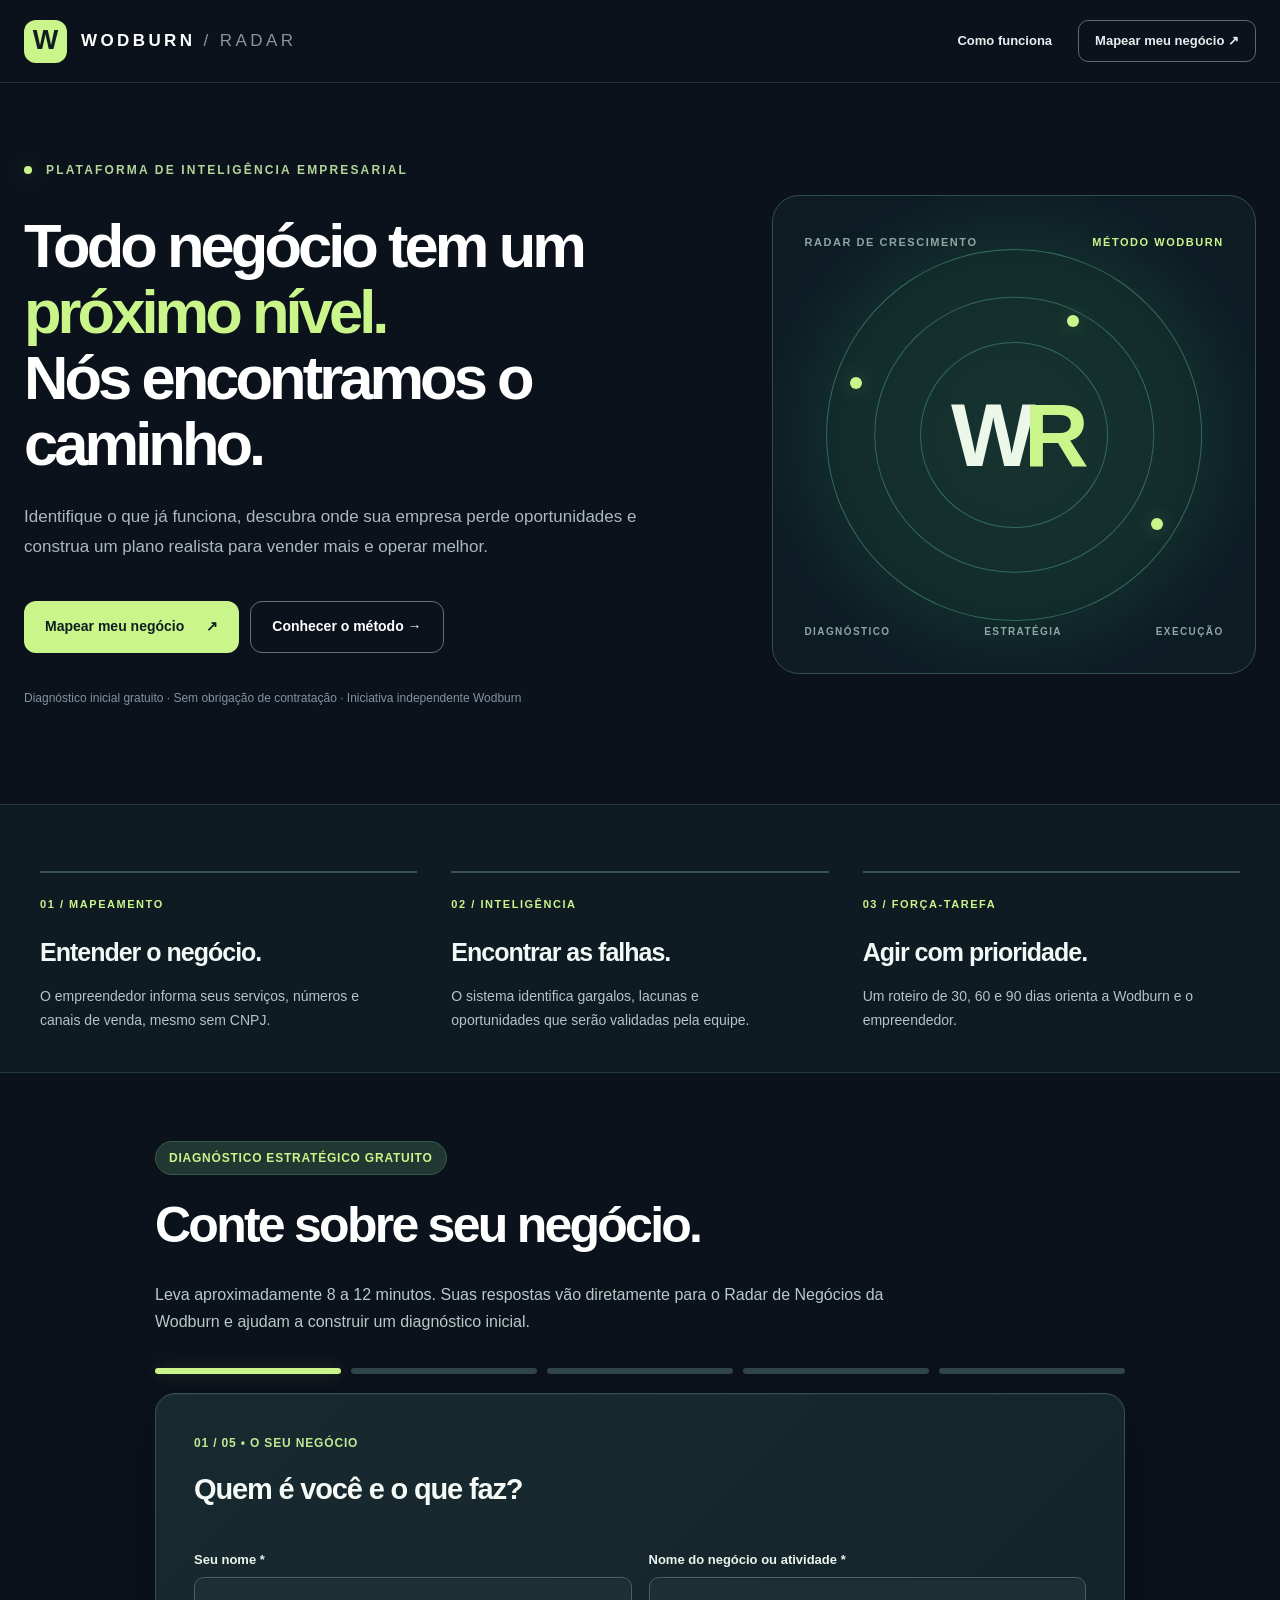
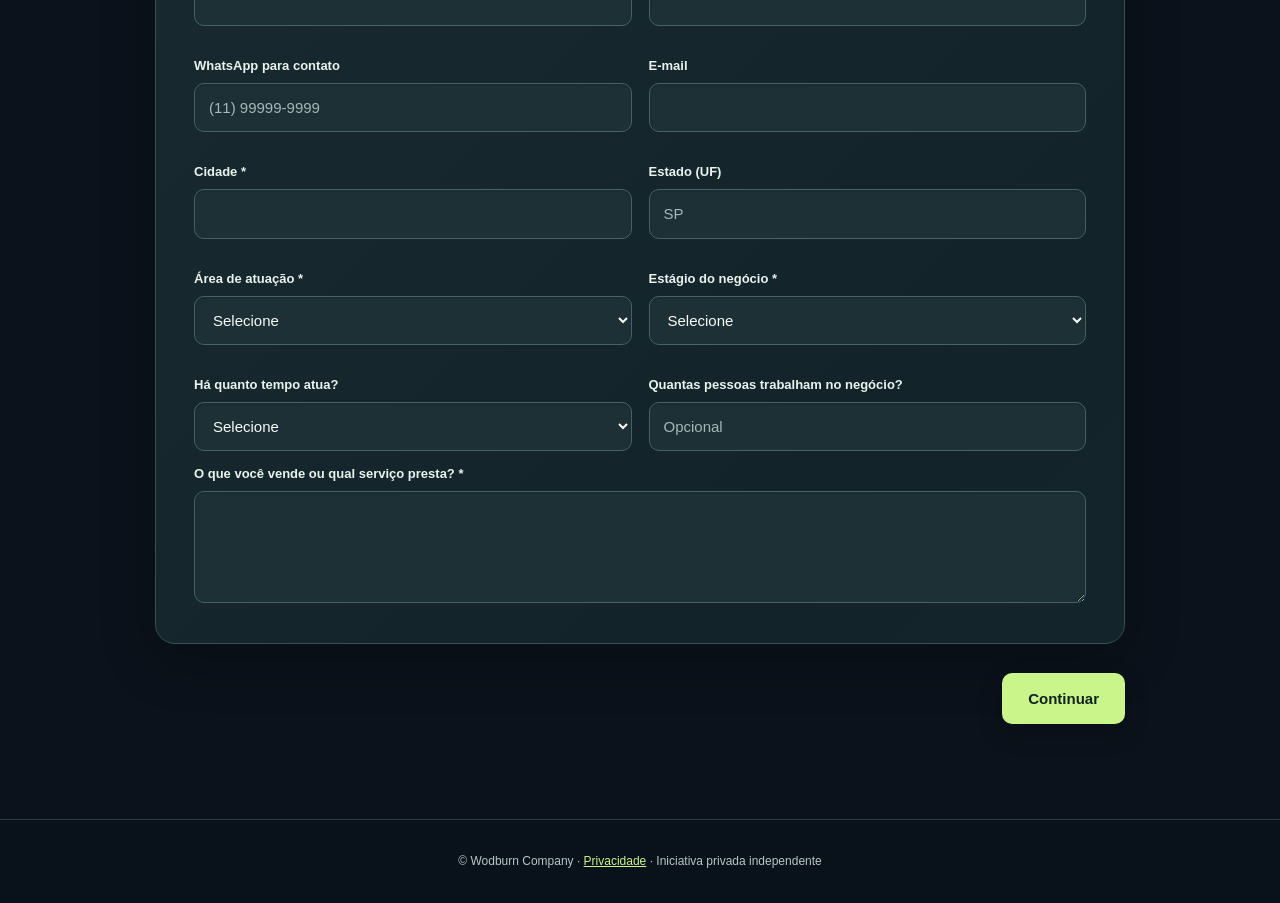
==== index.html @ 7bafb908 "feat: ampliar diagnostico com plataformas de anuncios, vendas, finanças e perguntas por setor" ====
<!doctype html><html lang="pt-BR"><head><meta charset="utf-8"><meta name="viewport" content="width=device-width,initial-scale=1"><meta name="theme-color" content="#092b28"><meta name="description" content="Diagnóstico de negócios e oportunidades de crescimento da Wodburn."><meta name="robots" content="noindex,nofollow"><title>Wodburn Radar — Diagnóstico de Negócios</title><style>*{box-sizing:border-box}body{margin:0;background:#f4f5f4;color:#0c1822;font:15px/1.55 Arial,sans-serif}header{padding:23px max(20px,calc((100vw - 1050px)/2));background:#08141b;color:#fff;display:flex;justify-content:space-between;align-items:center;gap:14px}header b{letter-spacing:3px}header small{color:#c2f484}a{color:inherit}main{max-width:1050px;margin:44px auto;padding:0 20px}.hero{max-width:720px}h1{font-size:clamp(32px,5vw,54px);letter-spacing:-2px;line-height:1.06;margin:0 0 15px}h2{font-size:24px;margin-top:8px;letter-spacing:-.7px}p{color:#596772}.hero p{font-size:18px}.panel{background:white;border:1px solid #e0e7e6;border-radius:18px;padding:25px;margin:22px 0;box-shadow:0 7px 30px #06121c08}.grid{display:grid;grid-template-columns:repeat(2,1fr);gap:17px}label{display:block;font-weight:700;margin:13px 0 5px;font-size:13px}input,select,textarea{display:block;width:100%;padding:12px;border:1px solid #cdd8dc;border-radius:10px;background:white;color:#0c1822;font:inherit;min-height:46px}textarea{min-height:90px;resize:vertical}.checks{display:grid;grid-template-columns:repeat(2,1fr);gap:8px}.checks label,.consent label{display:flex;align-items:flex-start;gap:8px;margin:8px 0;font-weight:400}.checks input,.consent input{width:auto;min-height:0;margin:5px 0}.cap{display:grid;grid-template-columns:1fr auto;align-items:center;gap:12px;padding:7px 0;border-bottom:1px solid #e9eeee}.cap select{width:165px}.subtle{font-size:12px;color:#77828a}.btn{border:0;background:#c9f58b;color:#071417;border-radius:10px;padding:14px 22px;font-weight:800;cursor:pointer;font:inherit}.btn.dark{background:#0d2430;color:#fff}.btn:disabled{opacity:.55;cursor:not-allowed}.row{display:flex;justify-content:space-between;gap:16px;align-items:center}.steps{display:flex;gap:7px;margin:22px 0}.steps span{height:5px;background:#d6dedc;flex:1;border-radius:12px}.steps .on{background:#6baf36}.hide{display:none}.alert{padding:12px 16px;background:#faebde;border-radius:10px;margin-top:15px}.ok{background:#e2f5cf}.pill{display:inline-block;background:#e4ebeb;border-radius:40px;padding:3px 10px;font-size:12px}.metrics{display:grid;grid-template-columns:repeat(4,1fr);gap:12px}.metric{border:1px solid #e3e9e7;border-radius:12px;padding:16px;background:#fff}.metric strong{display:block;font-size:28px}table{width:100%;border-collapse:collapse}th,td{padding:12px 8px;border-bottom:1px solid #e3e9e7;text-align:left;font-size:13px}tr{cursor:pointer}th{color:#65717b}footer{text-align:center;color:#77828a;padding:30px 12px;font-size:12px}@media(max-width:700px){.grid,.checks,.metrics{grid-template-columns:1fr}.cap{grid-template-columns:1fr}.cap select{width:100%}header{padding:17px 20px}.panel{padding:18px}}
/* AgencyWB refinement */
body{background:#f1f5f3;color:#09211d;font-family:Inter,-apple-system,BlinkMacSystemFont,"Segoe UI",Arial,sans-serif}header{background:#092b28}header b{letter-spacing:.19em}.panel{box-shadow:0 12px 36px rgba(9,42,29,.045);border-color:#dbe8e1}input:focus,textarea:focus,select:focus{outline:2px solid #84b766;outline-offset:1px}.btn{background:#bfea8a;font-weight:800}.btn.dark{background:#103c34}.btn:hover{filter:brightness(.95)}.hero p{color:#566b62}@media(max-width:700px){header{padding:19px 18px}main{margin-top:25px}.hero p{font-size:16px}.panel{padding:20px}h1{letter-spacing:-1.5px}}

/* Public-facing premium Wodburn Radar landing */
html{scroll-behavior:smooth}body{background:#f4f6f5}.wb-header{max-width:none;min-height:83px;background:#0b121b;display:flex;align-items:center;justify-content:space-between;padding:15px max(24px,calc((100vw - 1250px)/2));border-bottom:1px solid #253035;gap:20px}.wb-brand{display:flex;align-items:center;gap:14px;color:white;text-decoration:none;font-size:17px;letter-spacing:.2em;font-weight:800;white-space:nowrap}.wb-logo{background:#c9f58b;color:#111d22;border-radius:12px;width:43px;height:43px;display:grid;place-items:center;font-size:27px;letter-spacing:0}.wb-brand-slash{color:#89939b;font-weight:400}.wb-nav{display:flex;align-items:center;gap:26px}.wb-nav a{color:#e8eeee;text-decoration:none;font-size:13px;font-weight:650}.wb-nav .wb-nav-cta{padding:10px 16px;border:1px solid #5e6971;border-radius:10px}.wb-hero{background:#0b121b;color:white;overflow:hidden}.wb-hero-inner{width:min(1250px,calc(100% - 48px));margin:auto;display:grid;grid-template-columns:1.18fr .82fr;align-items:center;gap:52px;padding:78px 0 96px}.wb-kicker{color:#b3d59b;font-size:12px;letter-spacing:.18em;font-weight:800;display:flex;align-items:center;gap:14px}.wb-dot{width:8px;height:8px;border-radius:100%;background:#c9f58b;box-shadow:0 0 18px #c9f58b55}.wb-hero-copy h1{color:#fff;font-size:clamp(43px,4.8vw,76px);letter-spacing:-.064em;line-height:1.075;font-weight:790;max-width:760px;margin:33px 0 25px}.wb-hero-copy h1 em{color:#c9f58b;font-style:normal}.wb-hero-copy p{color:#adb8bd;line-height:1.8;font-size:17px;max-width:650px}.wb-actions{display:flex;flex-wrap:wrap;gap:11px;margin:38px 0 32px}.wb-actions a{min-height:52px;padding:13px 21px;border-radius:12px;text-decoration:none;font-size:14px;font-weight:750;display:inline-flex;align-items:center;justify-content:space-between;gap:22px;transition:transform .15s}.wb-actions a:hover{transform:translateY(-2px)}.wb-primary{background:#c9f58b;color:#0e1e20}.wb-outline{border:1px solid #607179;color:white}.wb-hero-copy>small{font-size:12px;color:#80939e;line-height:1.7}.wb-radar-wrap{min-width:0}.wb-radar{position:relative;aspect-ratio:1.01;border:1px solid #31504b;border-radius:27px;background:radial-gradient(circle at center,#17332f 0%,#122d2c 50%,#0d1c24 75%,#101b22 100%);overflow:hidden}.wb-radar-top,.wb-radar-bottom{position:absolute;display:flex;align-items:center;justify-content:space-between;left:6.5%;right:6.5%;color:#8da7a5;font-size:11px;letter-spacing:.14em;font-weight:800;z-index:3}.wb-radar-top{top:8%}.wb-radar-top span:last-child{color:#c9f58b}.wb-radar-bottom{bottom:7%;gap:7px;font-size:10px}.wb-ring{position:absolute;border-radius:50%;border:1px solid #33695b;top:50%;left:50%;transform:translate(-50%,-50%)}.wb-ring-a{width:78%;height:78%}.wb-ring-b{width:58%;height:58%}.wb-ring-c{width:39%;height:39%}.wb-radar-center{position:absolute;top:50%;left:50%;transform:translate(-50%,-50%);font-size:clamp(60px,7vw,115px);font-weight:850;letter-spacing:-.13em;color:#ebf8e9}.wb-radar-center span{color:#c9f58b}.wb-point{width:12px;height:12px;border-radius:50%;background:#c9f58b;box-shadow:0 0 20px #aef57b44;position:absolute;z-index:2}.wb-point-a{left:16%;top:38%}.wb-point-b{left:61%;top:25%}.wb-point-c{right:19%;bottom:30%}.wb-steps{background:#f4f6f5}.wb-steps-inner{width:min(1200px,calc(100% - 48px));margin:auto;display:grid;grid-template-columns:repeat(3,minmax(0,1fr));gap:34px;padding:66px 0 25px}.wb-steps article{padding-top:18px;border-top:2px solid #cfd9d7}.wb-steps article small{letter-spacing:.14em;font-size:11px;color:#687982;font-weight:800}.wb-steps article h3{font-size:25px;letter-spacing:-.04em;margin:18px 0 12px;color:#10202a}.wb-steps article p{font-size:14px;line-height:1.7;max-width:340px}main#formulario{width:min(100%,1010px);max-width:1010px;margin:45px auto 0;padding:0 20px 50px;scroll-margin-top:20px}.wb-form-heading{max-width:840px}.wb-form-heading h2{font-size:clamp(32px,4.2vw,50px);letter-spacing:-.055em;margin:12px 0 15px}.wb-form-heading p{font-size:16px;line-height:1.7}.panel{border-color:#dae4df;box-shadow:0 10px 30px #18342a09}.btn{background:#c9f58b}.btn.dark{background:#102b2d}.btn:hover{filter:brightness(.97)}footer{background:#0b121b;color:#9ba7af;padding:32px 24px;text-align:center}footer a{color:#b5d2ad}a:focus-visible,button:focus-visible,input:focus-visible,select:focus-visible,textarea:focus-visible{outline:3px solid #66a846;outline-offset:3px}@media(max-width:1000px){.wb-hero-inner{grid-template-columns:1fr;padding:56px 0 75px;gap:50px}.wb-radar-wrap{max-width:570px}.wb-hero-copy h1{font-size:clamp(42px,7vw,70px)}.wb-steps-inner{gap:18px}.wb-steps article h3{font-size:22px}}@media(max-width:700px){.wb-header{min-height:72px;padding:12px 18px}.wb-brand{font-size:13px;letter-spacing:.15em}.wb-logo{width:36px;height:36px;font-size:24px}.wb-nav{gap:0}.wb-nav>a:first-child{display:none}.wb-nav .wb-nav-cta{font-size:11px;padding:9px 10px;white-space:nowrap}.wb-hero-inner{width:calc(100% - 40px);padding:60px 0 58px}.wb-kicker{font-size:10px;letter-spacing:.12em}.wb-hero-copy h1{font-size:clamp(39px,9.2vw,58px);line-height:1.08;letter-spacing:-.055em;margin:26px 0}.wb-hero-copy p{font-size:15px;line-height:1.65}.wb-actions{margin:30px 0}.wb-actions a{width:100%;font-size:14px}.wb-radar-wrap{max-width:100%}.wb-radar-top,.wb-radar-bottom{font-size:9px}.wb-radar-center{font-size:clamp(75px,20vw,120px)}.wb-steps-inner{grid-template-columns:1fr;gap:22px;padding:48px 0 10px}.wb-steps article{padding-top:16px}.wb-steps article h3{font-size:24px;margin:14px 0 8px}.wb-steps article p{font-size:14px}main#formulario{margin:30px auto 0;padding:0 13px 34px}.wb-form-heading{padding:0 6px}.wb-form-heading h2{font-size:36px}.wb-form-heading p{font-size:15px}.grid{grid-template-columns:1fr}.checks{grid-template-columns:1fr}.panel{padding:18px}.wb-brand-slash{letter-spacing:.05em}}

/* WODBURN RADAR — formulário premium dark / contraste elevado (v2) */
:root{color-scheme:dark;--wr-bg:#0b121b;--wr-panel:#15242b;--wr-control:#1c3035;--wr-line:#345057;--wr-accent:#c9f58b;--wr-text:#f5faf7;--wr-muted:#b3c5c6}
body{background:var(--wr-bg);color:var(--wr-text)}
.wb-steps{background:#0f1b23;border-top:1px solid #233b3f;border-bottom:1px solid #233b3f}
.wb-steps article{border-top-color:#36534c}
.wb-steps article small{color:#c9f58b}
.wb-steps article h3{color:#f2f8f5}
.wb-steps article p{color:#b4c4c6}
main#formulario{background:transparent;padding-top:23px;padding-bottom:95px}
main#formulario .wb-form-heading{max-width:780px}
main#formulario .wb-form-heading h2{color:#fff;font-weight:790}
main#formulario .wb-form-heading p{color:#b9c9c7}
main#formulario .pill{background:#203831;color:#c9f58b;border:1px solid #385b47;letter-spacing:.065em;padding:7px 13px;font-weight:750}
main#formulario #f>.steps{margin:33px 0 19px;gap:10px}
main#formulario .steps span{height:6px;background:#304448;border-radius:40px;transition:background-color .2s}
main#formulario .steps span.on{background:var(--wr-accent);box-shadow:0 0 18px #c9f58b33}
main#formulario .panel{background:linear-gradient(135deg,#182a30 0%,#13232a 74%,#14242b 100%);color:var(--wr-text);border:1px solid #355057;border-radius:20px;padding:36px 38px 40px;box-shadow:0 15px 55px #0000003d,inset 0 1px 0 #ffffff0a;margin:0 0 19px}
main#formulario .panel>small{color:#bde994;display:inline-block;font-size:12px;letter-spacing:.07em;font-weight:750}
main#formulario .panel h2{color:#f5faf6;font-size:clamp(23px,3vw,29px);letter-spacing:-.04em;margin:13px 0 25px;font-weight:775}
main#formulario .panel p,main#formulario .panel .subtle{color:#b6c8c6;line-height:1.7}
main#formulario .panel label{color:#e9f3ed;font-size:13px;font-weight:690;margin:13px 0 7px}
main#formulario input:not([type=checkbox]),main#formulario select,main#formulario textarea{background:var(--wr-control);color:#f7fbf9;border:1px solid #496168;border-radius:10px;min-height:49px;padding:12px 14px;box-shadow:inset 0 1px 2px #0712142c}
main#formulario textarea{min-height:112px}
main#formulario input::placeholder,main#formulario textarea::placeholder{color:#a3b8ba;opacity:1}
main#formulario input:focus,main#formulario select:focus,main#formulario textarea:focus{outline:none;border-color:#c9f58b;box-shadow:0 0 0 3px #c9f58b26}
main#formulario input[type=checkbox]{accent-color:#c9f58b;background:#24393e;width:17px;height:17px;margin:3px 0 0;flex-shrink:0}
main#formulario select option{background:#1c3035;color:#fff}
main#formulario .cap{border-bottom:1px solid #344b52;padding:12px 0;gap:15px;color:#eaf3ef}
main#formulario .cap span{color:#eaf3ef;font-weight:600}
main#formulario .cap select{max-width:245px;width:100%}
main#formulario .checks{gap:10px;margin-top:15px}
main#formulario .checks label{background:#1d3339;padding:11px 13px;border:1px solid #3e5558;border-radius:11px;display:flex;align-items:center;margin:0;color:#e9f1ef;cursor:pointer;font-weight:550}
main#formulario .checks label:has(input:checked){border-color:#a9e581;background:#274634}
main#formulario .consent{border-top:1px solid #345057;padding-top:16px;margin-top:18px}
main#formulario .consent label{font-weight:520;color:#d2dfdc}
main#formulario .consent a{color:#c9f58b;text-decoration:underline;text-underline-offset:3px}
main#formulario .row{padding-top:10px}
main#formulario .btn{min-height:51px;padding:13px 26px;font-weight:800;box-shadow:0 8px 26px #060c1033}
main#formulario .btn:not(.dark){background:#c9f58b;color:#10221e}
main#formulario .btn.dark{background:#23383d;color:#f3faf6;border:1px solid #5d7374}
main#formulario .btn:focus-visible{outline:3px solid #c9f58b;outline-offset:3px}
main#formulario .alert{background:#402f27;color:#ffe7cf;border:1px solid #d29a70;border-radius:12px}
main#formulario .ok{background:#22442f;color:#e7fae8;border:1px solid #4b8b5a}
footer{border-top:1px solid #2b3e43;background:#09121a;color:#b6c5c8}
footer a{color:#c9f58b}
@media(max-width:700px){
 main#formulario{padding-top:10px;padding-bottom:64px}
 main#formulario .panel{padding:23px 19px 29px;border-radius:17px}
 main#formulario .panel h2{margin-bottom:18px;font-size:24px}
 main#formulario .grid{gap:8px}
 main#formulario .cap{grid-template-columns:1fr;gap:8px}
 main#formulario .cap select{max-width:none}
 main#formulario .checks{grid-template-columns:1fr 1fr;gap:9px}
 main#formulario .checks label{padding:10px;font-size:12px}
 main#formulario .row{gap:10px}
 main#formulario .btn{padding:12px 17px}
}
@media(max-width:385px){
 main#formulario .checks{grid-template-columns:1fr}
 main#formulario .row .btn{padding:12px;font-size:13px}
}

.wb-enhanced{border:1px solid #38555a;border-radius:15px;background:#12242aa8;padding:22px;margin:25px 0 7px}.wb-enhanced h3{font-size:19px;color:#c9f58b;margin:0 0 13px}.wb-enhanced label{margin:14px 0 6px}.wb-enhanced .checks{margin:14px 0}.wb-enhanced .checks label{margin:0}.wb-niche{border-top:1px solid #38555a;margin:20px 0 0;padding-top:16px}#formulario .wb-enhanced select{max-width:100%;width:100%}@media(max-width:700px){.wb-enhanced{padding:16px 13px}.wb-enhanced h3{font-size:17px}.wb-enhanced .checks{grid-template-columns:1fr}}
</style></head><body><header class="wb-header"><a href="./" class="wb-brand"><span class="wb-logo">W</span><span>WODBURN <span class="wb-brand-slash">/ RADAR</span></span></a><nav class="wb-nav"><a href="#metodo">Como funciona</a><a href="#formulario" class="wb-nav-cta">Mapear meu negócio ↗</a></nav></header><section class="wb-hero"><div class="wb-hero-inner"><div class="wb-hero-copy"><div class="wb-kicker"><span class="wb-dot"></span> PLATAFORMA DE INTELIGÊNCIA EMPRESARIAL</div><h1>Todo negócio tem um <em>próximo nível.</em><br>Nós encontramos o caminho.</h1><p>Identifique o que já funciona, descubra onde sua empresa perde oportunidades e construa um plano realista para vender mais e operar melhor.</p><div class="wb-actions"><a class="wb-primary" href="#formulario">Mapear meu negócio <span aria-hidden="true">↗</span></a><a class="wb-outline" href="#metodo">Conhecer o método →</a></div><small>Diagnóstico inicial gratuito · Sem obrigação de contratação · Iniciativa independente Wodburn</small></div><div class="wb-radar-wrap"><div class="wb-radar"><div class="wb-radar-top"><span>RADAR DE CRESCIMENTO</span><span>MÉTODO WODBURN</span></div><div class="wb-ring wb-ring-a"></div><div class="wb-ring wb-ring-b"></div><div class="wb-ring wb-ring-c"></div><div class="wb-point wb-point-a"></div><div class="wb-point wb-point-b"></div><div class="wb-point wb-point-c"></div><div class="wb-radar-center">W<span>R</span></div><div class="wb-radar-bottom">DIAGNÓSTICO <span>ESTRATÉGIA</span> EXECUÇÃO</div></div></div></div></section><section class="wb-steps" id="metodo"><div class="wb-steps-inner"><article><small>01 / MAPEAMENTO</small><h3>Entender o negócio.</h3><p>O empreendedor informa seus serviços, números e canais de venda, mesmo sem CNPJ.</p></article><article><small>02 / INTELIGÊNCIA</small><h3>Encontrar as falhas.</h3><p>O sistema identifica gargalos, lacunas e oportunidades que serão validadas pela equipe.</p></article><article><small>03 / FORÇA-TAREFA</small><h3>Agir com prioridade.</h3><p>Um roteiro de 30, 60 e 90 dias orienta a Wodburn e o empreendedor.</p></article></div></section><main id="formulario"><div class="hero wb-form-heading"><span class="pill">DIAGNÓSTICO ESTRATÉGICO GRATUITO</span><h2>Conte sobre seu negócio.</h2><p>Leva aproximadamente 8 a 12 minutos. Suas respostas vão diretamente para o Radar de Negócios da Wodburn e ajudam a construir um diagnóstico inicial.</p></div><form id="f"><div class="steps" id="steps"><span class="on"></span><span></span><span></span><span></span><span></span></div>
<section class="panel" data-step="0"><small>01 / 05 • O SEU NEGÓCIO</small><h2>Quem é você e o que faz?</h2><div class="grid"><div><label>Seu nome *</label><input name="contact_name" required maxlength="120"></div><div><label>Nome do negócio ou atividade *</label><input name="company" required maxlength="160"></div><div><label>WhatsApp para contato</label><input name="phone" type="tel" maxlength="36" placeholder="(11) 99999-9999"></div><div><label>E-mail</label><input name="email" type="email" maxlength="160"></div><div><label>Cidade *</label><input name="city" required maxlength="100"></div><div><label>Estado (UF)</label><input name="state" maxlength="2" placeholder="SP"></div><div><label>Área de atuação *</label><select name="segment" required><option value="">Selecione</option><option>Alimentação</option><option>Beleza e estética</option><option>Construção e manutenção</option><option>Comércio</option><option>Saúde e bem-estar</option><option>Educação</option><option>Serviços profissionais</option><option>Tecnologia</option><option>Turismo e eventos</option><option>Outros</option></select></div><div><label>Estágio do negócio *</label><select name="stage" required><option value="">Selecione</option><option>Ideia / começando</option><option>Já vendo, mas irregularmente</option><option>Operação estável</option><option>Em expansão</option></select></div><div><label>Há quanto tempo atua?</label><select name="years_active"><option value="">Selecione</option><option>Menos de 1 ano</option><option>1 a 3 anos</option><option>3 a 5 anos</option><option>Mais de 5 anos</option></select></div><div><label>Quantas pessoas trabalham no negócio?</label><input name="team_size" type="number" min="1" placeholder="Opcional"></div></div><label>O que você vende ou qual serviço presta? *</label><textarea name="offering" required minlength="6" maxlength="1500"></textarea></section>
<section class="panel hide" data-step="1"><small>02 / 05 • MARKETING E ANÚNCIOS</small><h2>Como seu negócio é divulgado?</h2><p>Marque os canais que já utiliza.</p><div class="checks"><label><input type="checkbox" name="channel" value="Indicação">Indicação</label><label><input type="checkbox" name="channel" value="Instagram">Instagram</label><label><input type="checkbox" name="channel" value="WhatsApp">WhatsApp</label><label><input type="checkbox" name="channel" value="Google">Google</label><label><input type="checkbox" name="channel" value="Site">Site</label><label><input type="checkbox" name="channel" value="Anúncios">Anúncios</label><label><input type="checkbox" name="channel" value="Marketplace">Marketplace</label><label><input type="checkbox" name="channel" value="Presencial">Presencial</label><label><input type="checkbox" name="channel" value="Outros">Outros</label></div><div class="grid"><div><label>Clientes atendidos por mês</label><input name="monthly_clients" type="number" min="0" placeholder="Opcional"></div><div><label>Valor médio de venda (R$)</label><input name="ticket_average" type="number" min="0" step="0.01" placeholder="Opcional"></div><div><label>Faturamento médio mensal (R$)</label><input name="monthly_revenue" type="number" min="0" step="0.01" placeholder="Opcional"></div><div><label>Custos e despesas mensais (R$)</label><input name="monthly_costs" type="number" min="0" step="0.01" placeholder="Opcional"></div></div><p class="subtle">Os valores financeiros são opcionais e confidenciais. Só serão usados para uma análise preliminar; faturamento não é lucro.</p><div class="wb-enhanced"><h3>Onde você investe em divulgação?</h3>
<label>Você já pagou para anunciar ou impulsionar publicações?</label><select name="ads_mode" id="ads_mode"><option value="nao">Não, nunca</option><option value="impulsionar">Sim, pelo botão Impulsionar</option><option value="gerenciador">Sim, em plataformas de anúncios</option><option value="agencia">Sim, com agência ou gestor</option><option value="parei">Já anunciei, mas parei</option></select>
<div id="ads_details" class="hide"><label>Quais plataformas utiliza ou já utilizou?</label><div class="checks"><label><input type="checkbox" name="ads_platform" value="Instagram Ads">Instagram Ads</label><label><input type="checkbox" name="ads_platform" value="Facebook Ads">Facebook Ads</label><label><input type="checkbox" name="ads_platform" value="Google Ads">Google Ads</label><label><input type="checkbox" name="ads_platform" value="TikTok Ads">TikTok Ads</label><label><input type="checkbox" name="ads_platform" value="YouTube Ads">YouTube Ads</label><label><input type="checkbox" name="ads_platform" value="LinkedIn Ads">LinkedIn Ads</label><label><input type="checkbox" name="ads_platform" value="Mercado Livre Ads">Mercado Livre Ads</label><label><input type="checkbox" name="ads_platform" value="Shopee Ads">Shopee Ads</label><label><input type="checkbox" name="ads_platform" value="iFood Ads">iFood Ads</label><label><input type="checkbox" name="ads_platform" value="Outros">Outros</label></div><div class="grid"><div><label>Quanto investe por mês em anúncios? (R$)</label><input type="number" min="0" step="0.01" name="ads_spend" placeholder="Opcional"></div><div><label>Você mede quantas vendas vêm dos anúncios?</label><select name="ads_tracking"><option value="">Não sei informar</option><option value="sim">Sim</option><option value="parcial">Parcialmente</option><option value="nao">Não</option></select></div></div><label>Qual dificuldade encontra nos anúncios?</label><select name="ads_issue"><option value="">Selecione (opcional)</option><option value="custo">Custo elevado</option><option value="resultados">Poucos contatos</option><option value="conversao">Poucas vendas</option><option value="mensuracao">Não sei medir o retorno</option><option value="tempo">Falta de tempo ou conhecimento</option><option value="nenhum">Nenhuma no momento</option></select></div></div></section>
<section class="panel hide" data-step="2"><small>03 / 05 • VENDAS E ATENDIMENTO</small><h2>Como acontece a venda?</h2><p>Se não conhece algum número, pode deixar em branco. Isso nos ajuda a identificar onde melhorar a gestão.</p>
<div class="grid">
<div><label>Quantos interessados entram em contato por mês?</label><input name="monthly_leads" type="number" min="0" placeholder="Opcional"></div><div><label>Quantos desses contatos compram por mês?</label><input name="monthly_sales" type="number" min="0" placeholder="Opcional"></div>
<div><label>Quanto tempo demora para responder um cliente?</label><select name="response_time"><option value="">Não sei informar</option><option value="ate15">Até 15 minutos</option><option value="ate1h">Até 1 hora</option><option value="mesmodia">No mesmo dia</option><option value="diaseguinte">No dia seguinte ou mais</option><option value="variavel">Muito variável</option></select></div>
<div><label>Você retorna aos orçamentos que não foram aprovados?</label><select name="follow_up"><option value="">Não sei informar</option><option value="sempre">Sim, sempre</option><option value="asvezes">Às vezes</option><option value="nunca">Não</option><option value="naoaplica">Não utilizo orçamentos</option></select></div>
<div><label>Seus clientes costumam comprar novamente?</label><select name="repeat_customers"><option value="">Não sei informar</option><option value="frequente">Frequentemente</option><option value="asvezes">Às vezes</option><option value="raramente">Raramente</option><option value="naoaplica">Não se aplica</option></select></div>
<div><label>Como registra propostas e contatos?</label><select name="sales_system"><option value="">Selecione</option><option value="crm">Sistema ou CRM</option><option value="planilha">Planilha</option><option value="whatsapp">Somente WhatsApp</option><option value="caderno">Anotações</option><option value="memoria">Não tenho controle</option></select></div></div>
<label>Maior dificuldade para fechar vendas</label><textarea name="sales_challenge" maxlength="1000" placeholder="Ex.: pedem orçamento, mas não retornam..."></textarea></section>
<section class="panel hide" data-step="3"><small>04 / 05 • GESTÃO E ESTRUTURA</small><h2>O que você já tem funcionando?</h2><p>Marque a situação real de cada área.</p><div class="cap"><span>Google Meu Negócio</span><select name="cap_google" required><option value="">Selecione</option><option value="funciona">Já funciona</option><option value="parcial">Existe, mas precisa melhorar</option><option value="ausente">Ainda não tem</option></select></div><div class="cap"><span>WhatsApp Business</span><select name="cap_whatsapp" required><option value="">Selecione</option><option value="funciona">Já funciona</option><option value="parcial">Existe, mas precisa melhorar</option><option value="ausente">Ainda não tem</option></select></div><div class="cap"><span>Redes sociais</span><select name="cap_social" required><option value="">Selecione</option><option value="funciona">Já funciona</option><option value="parcial">Existe, mas precisa melhorar</option><option value="ausente">Ainda não tem</option></select></div><div class="cap"><span>Site ou landing page</span><select name="cap_site" required><option value="">Selecione</option><option value="funciona">Já funciona</option><option value="parcial">Existe, mas precisa melhorar</option><option value="ausente">Ainda não tem</option></select></div><div class="cap"><span>Funil comercial</span><select name="cap_crm" required><option value="">Selecione</option><option value="funciona">Já funciona</option><option value="parcial">Existe, mas precisa melhorar</option><option value="ausente">Ainda não tem</option></select></div><div class="cap"><span>Indicadores de negócio</span><select name="cap_metrics" required><option value="">Selecione</option><option value="funciona">Já funciona</option><option value="parcial">Existe, mas precisa melhorar</option><option value="ausente">Ainda não tem</option></select></div><div class="cap"><span>Fidelização</span><select name="cap_retention" required><option value="">Selecione</option><option value="funciona">Já funciona</option><option value="parcial">Existe, mas precisa melhorar</option><option value="ausente">Ainda não tem</option></select></div><div class="cap"><span>Operação</span><select name="cap_operations" required><option value="">Selecione</option><option value="funciona">Já funciona</option><option value="parcial">Existe, mas precisa melhorar</option><option value="ausente">Ainda não tem</option></select></div><div class="wb-enhanced"><h3>Financeiro e capacidade operacional</h3><div class="grid">
<div><label>Você conhece a margem de lucro de seus serviços?</label><select name="margin_known"><option value="">Não sei informar</option><option value="sim">Sim</option><option value="aprox">Aproximadamente</option><option value="nao">Não</option></select></div>
<div><label>Como determina os preços?</label><select name="pricing_basis"><option value="">Selecione</option><option value="custos">Custos e margem</option><option value="concorrentes">Concorrência</option><option value="intuicao">Experiência e intuição</option><option value="tabela">Tabela de mercado</option><option value="misto">Critérios combinados</option></select></div>
<div><label>Se recebesse o dobro de pedidos, conseguiria atender?</label><select name="capacity"><option value="">Não sei informar</option><option value="sim">Sim</option><option value="ajustes">Com ajustes</option><option value="nao">Não</option></select></div>
<div><label>Maior dificuldade da operação</label><select name="operations_issue"><option value="">Selecione</option><option value="equipe">Equipe</option><option value="prazo">Prazos e atrasos</option><option value="estoque">Estoque e materiais</option><option value="qualidade">Padronização e qualidade</option><option value="processos">Processos desorganizados</option><option value="nenhuma">Nenhuma relevante</option></select></div></div></div></section>
<section class="panel hide" data-step="4"><small>05 / 05 • DESAFIOS E METAS</small><h2>O que está travando seu crescimento?</h2><div class="wb-enhanced"><h3>Seu mercado e seu cliente</h3>
<label>Quem é seu cliente ideal?</label><textarea name="ideal_customer" maxlength="700" placeholder="Ex.: moradores próximos, empresas, profissionais..."></textarea>
<label>Quem considera seu principal concorrente?</label><input name="main_competitor" maxlength="180" placeholder="Opcional">
<div class="wb-niche"><h3>Sobre seu segmento</h3><div class="grid"><div><label id="label_niche_a">Seu principal desafio no nicho</label><select name="niche_a" id="niche_a"></select></div><div><label id="label_niche_b">Como trabalha atualmente?</label><select name="niche_b" id="niche_b"></select></div></div></div>
<label>Você tem interesse em conhecer um plano de melhorias da Wodburn?</label><select name="interest"><option value="diagnostico">Quero somente o diagnóstico</option><option value="conhecer">Sim, gostaria de conhecer soluções</option><option value="orcamento">Sim, tenho interesse em orçamento</option><option value="depois">Talvez mais adiante</option></select></div><label>O que está funcionando bem hoje?</label><textarea name="works" maxlength="1500" placeholder="Ex.: meus clientes voltam e indicam"></textarea><label>O que não funciona ou está trazendo problemas?</label><textarea name="fails" maxlength="1500" placeholder="Ex.: pouco movimento, propostas sem retorno"></textarea><label>Qual é seu maior gargalo?</label><textarea name="bottleneck" maxlength="1500"></textarea><label>Qual resultado você quer alcançar nos próximos 90 dias? *</label><textarea name="goal" required minlength="4" maxlength="1500"></textarea><label>Em que a Wodburn poderia ajudar?</label><textarea name="services_of_interest" maxlength="1200" placeholder="Opcional. Conte o que gostaria de melhorar."></textarea><div class="consent"><label><input type="checkbox" name="privacy_ok" required> <span>Autorizo a Wodburn a tratar meus dados para realizar este diagnóstico, organizar as informações do meu negócio e administrar meu pedido. Entendo que posso solicitar acesso, correção ou exclusão pela <a href="./privacidade.html" target="_blank" rel="noopener noreferrer">Política de Privacidade</a>. *</span></label><label><input type="checkbox" name="contact_permission"> Autorizo contato individual da Wodburn sobre meu diagnóstico.</label><label><input type="checkbox" name="marketing_opt_in"> Quero receber outras ofertas e novidades comerciais da Wodburn. (Opcional e independente)</label></div><p class="subtle">Responsável pelo tratamento: Wodburn Company. Não solicitamos informações sobre religião ou vínculo comunitário. Antes de responder, solicite à equipe a política completa de privacidade e o canal de atendimento aos titulares.</p><input name="website" tabindex="-1" autocomplete="off" aria-hidden="true" style="position:absolute;left:-9999px"></section>
<div class="row"><button type="button" class="btn dark hide" id="prev">Voltar</button><span></span><button class="btn" id="next" type="button">Continuar</button><button class="btn hide" id="send" type="submit">Enviar diagnóstico</button></div><div id="notice" aria-live="polite"></div></form></main><footer>© Wodburn Company · <a href="./privacidade.html">Privacidade</a> · Iniciativa privada independente</footer><script>
(()=>{"use strict";
const f=document.getElementById("f"),sections=[...document.querySelectorAll("[data-step]")],st=[...document.querySelectorAll("#steps span")],next=document.getElementById("next"),prev=document.getElementById("prev"),send=document.getElementById("send"),notice=document.getElementById("notice");
let step=0;
const niche={
"Alimentação":[["Onde recebe mais pedidos?",["Balcão","Delivery próprio","iFood / aplicativos","Encomendas","Misto"]],["Maior dificuldade?",["Custo de ingredientes","Taxas de aplicativos","Desperdício","Pouco movimento","Equipe"]]],
"Beleza e estética":[["Maior desafio na agenda?",["Horários vazios","Cancelamentos","Atrair clientes","Baixo retorno","Sem dificuldades"]],["Como incentiva o retorno?",["Pacotes","Lembretes","Fidelidade","Indicação","Não faço"]]],
"Construção e manutenção":[["Maior problema com orçamentos?",["Poucos pedidos","Demora para enviar","Poucas aprovações","Muitos descontos","Nenhum"]],["Maior dificuldade na execução?",["Visita técnica","Materiais","Prazos","Cobrança","Equipe"]]],
"Comércio":[["Maior problema nas vendas?",["Estoque parado","Pouco movimento","Margem apertada","Preço da concorrência","Pouca recompra"]],["Canal principal de vendas?",["Loja física","WhatsApp","Marketplace","Site","Misto"]]],
"Saúde e bem-estar":[["Maior dificuldade na agenda?",["Faltas","Horários vazios","Cancelamentos","Pouco retorno","Nenhum"]],["Como acompanha pacientes/clientes?",["Sistema","Mensagens","Agenda","Não acompanho","Não se aplica"]]],
"Educação":[["Maior desafio?",["Matrículas","Desistências","Frequência","Divulgação","Turmas"]],["Como oferece o serviço?",["Aulas particulares","Turmas","Cursos online","Mensalidade","Misto"]]],
"Serviços profissionais":[["Onde perde mais oportunidades?",["Poucos contatos","Orçamentos sem resposta","Preço","Prazo","Divulgação"]],["Forma de atendimento?",["Presencial","Remoto","Visitas","Misto","Outro"]]],
"Tecnologia":[["Maior gargalo?",["Conseguir clientes","Implementação","Suporte","Retenção","Produção"]],["Modelo de negócio?",["Projetos","Assinatura","Manutenção","Licença","Misto"]]],
"Turismo e eventos":[["O que limita reservas?",["Sazonalidade","Divulgação","Preço","Orçamentos","Capacidade"]],["Canal principal?",["Parceiros","Indicações","Redes sociais","Plataformas","Misto"]]],
"Outros":[["Onde perde oportunidades?",["Divulgação","Atendimento","Preço","Operação","Não sei"]],["Prioridade hoje?",["Novos clientes","Vender mais","Reduzir custos","Organização","Fidelização"]]]
};
const read=k=>String(new FormData(f).get(k)||"").trim();
function updateNiche(){const questions=niche[read("segment")]||niche["Outros"];["a","b"].forEach((key,i)=>{const [label,options]=questions[i],node=document.getElementById("niche_"+key);document.getElementById("label_niche_"+key).textContent=label;node.innerHTML='<option value="">Selecione (opcional)</option>'+options.map(s=>'<option value="'+s+'">'+s+'</option>').join("")})}
f.elements.segment.addEventListener("change",updateNiche);updateNiche();
function adsToggle(){document.getElementById("ads_details").classList.toggle("hide",read("ads_mode")==="nao")}f.elements.ads_mode.addEventListener("change",adsToggle);adsToggle();
function view(){sections.forEach((x,i)=>x.classList.toggle("hide",i!==step));st.forEach((x,i)=>x.classList.toggle("on",i<=step));prev.classList.toggle("hide",step===0);next.classList.toggle("hide",step!==sections.length-1);send.classList.toggle("hide",step!==sections.length-1);notice.textContent="";window.scrollTo({top:document.getElementById("formulario").offsetTop,behavior:"smooth"})}
function valid(){for(const x of sections[step].querySelectorAll("[required]")){if(!x.reportValidity())return false}if(step===0&&!read("phone")&&!read("email")){notice.innerHTML='<div class="alert">Informe WhatsApp ou e-mail para contato.</div>';f.elements.phone.focus();return false}return true}
next.onclick=()=>{if(valid()){step++;view()}};prev.onclick=()=>{step=Math.max(0,step-1);view()};
f.onsubmit=async event=>{event.preventDefault();if(!valid())return;const fd=new FormData(f),tx=k=>String(fd.get(k)||"").trim(),nm=k=>tx(k)===""?null:Number(tx(k)),caps={};for(const k of ["google","whatsapp","social","site","crm","metrics","retention","operations"])caps[k]=tx("cap_"+k);
const n=niche[tx("segment")]||niche["Outros"];
const details={
ads_mode:tx("ads_mode"),ads_platforms:tx("ads_mode")==="nao"?[]:fd.getAll("ads_platform"),ads_spend:tx("ads_mode")==="nao"?null:nm("ads_spend"),ads_tracking:tx("ads_tracking"),ads_issue:tx("ads_issue"),monthly_leads:nm("monthly_leads"),monthly_sales:nm("monthly_sales"),response_time:tx("response_time"),follow_up:tx("follow_up"),repeat_customers:tx("repeat_customers"),sales_system:tx("sales_system"),sales_challenge:tx("sales_challenge"),margin_known:tx("margin_known"),pricing_basis:tx("pricing_basis"),capacity:tx("capacity"),operations_issue:tx("operations_issue"),ideal_customer:tx("ideal_customer"),main_competitor:tx("main_competitor"),interest:tx("interest"),niche:{question_a:n[0][0],answer_a:tx("niche_a"),question_b:n[1][0],answer_b:tx("niche_b")}};
const payload={contact_name:tx("contact_name"),company:tx("company"),email:tx("email"),phone:tx("phone"),city:tx("city"),state:tx("state"),segment:tx("segment"),stage:tx("stage"),years_active:tx("years_active"),team_size:nm("team_size"),offering:tx("offering"),channels:fd.getAll("channel"),capabilities:caps,monthly_clients:nm("monthly_clients"),ticket_average:nm("ticket_average"),monthly_revenue:nm("monthly_revenue"),monthly_costs:nm("monthly_costs"),works:tx("works"),fails:tx("fails"),bottleneck:tx("bottleneck"),goal:tx("goal"),services_of_interest:tx("services_of_interest"),privacy_ok:fd.has("privacy_ok"),contact_permission:fd.has("contact_permission"),marketing_opt_in:fd.has("marketing_opt_in"),website:tx("website"),details};
send.disabled=true;send.textContent="Enviando…";notice.textContent="Registrando seu negócio...";
try{const r=await fetch("https://ylmtitgkkmkwufbnzlgt.supabase.co/functions/v1/wodburn-radar",{method:"POST",mode:"cors",headers:{"Content-Type":"application/json"},body:JSON.stringify(payload)});const j=await r.json();if(!r.ok)throw Error(j.error||"Falha no envio");f.innerHTML='<div class="panel"><h2>Seu negócio foi cadastrado!</h2><p>Recebemos suas informações. O Radar preparará seu diagnóstico preliminar e a equipe Wodburn poderá entrar em contato conforme suas autorizações.</p><p><b>Protocolo: '+String(j.protocol||"Recebido").replace(/[<>]/g,"")+'</b></p></div>';window.scrollTo({top:document.getElementById("formulario").offsetTop,behavior:"smooth"})}catch(err){notice.innerHTML='<div class="alert">'+String(err.message||"Falha na conexão.").replace(/[<>]/g,"")+'</div>'}finally{send.disabled=false;send.textContent="Enviar diagnóstico"}};
})();
</script></body></html>
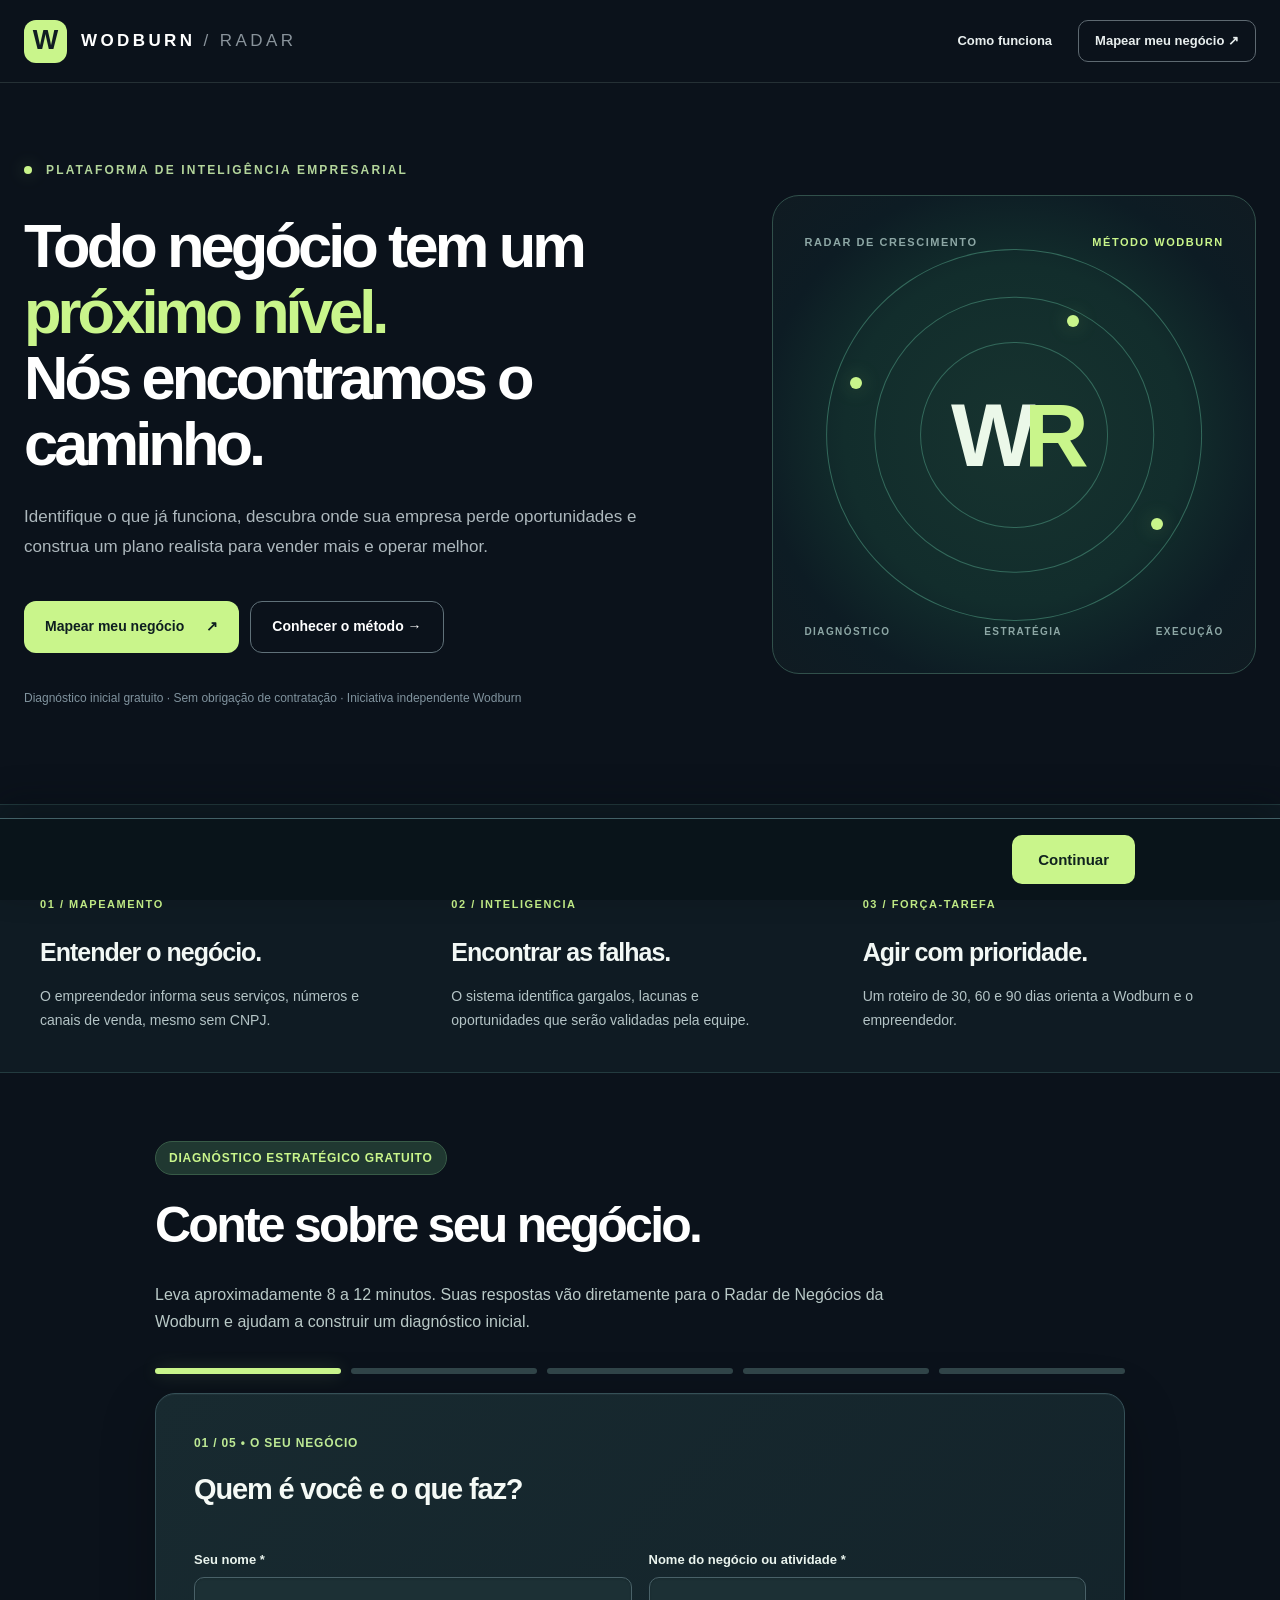
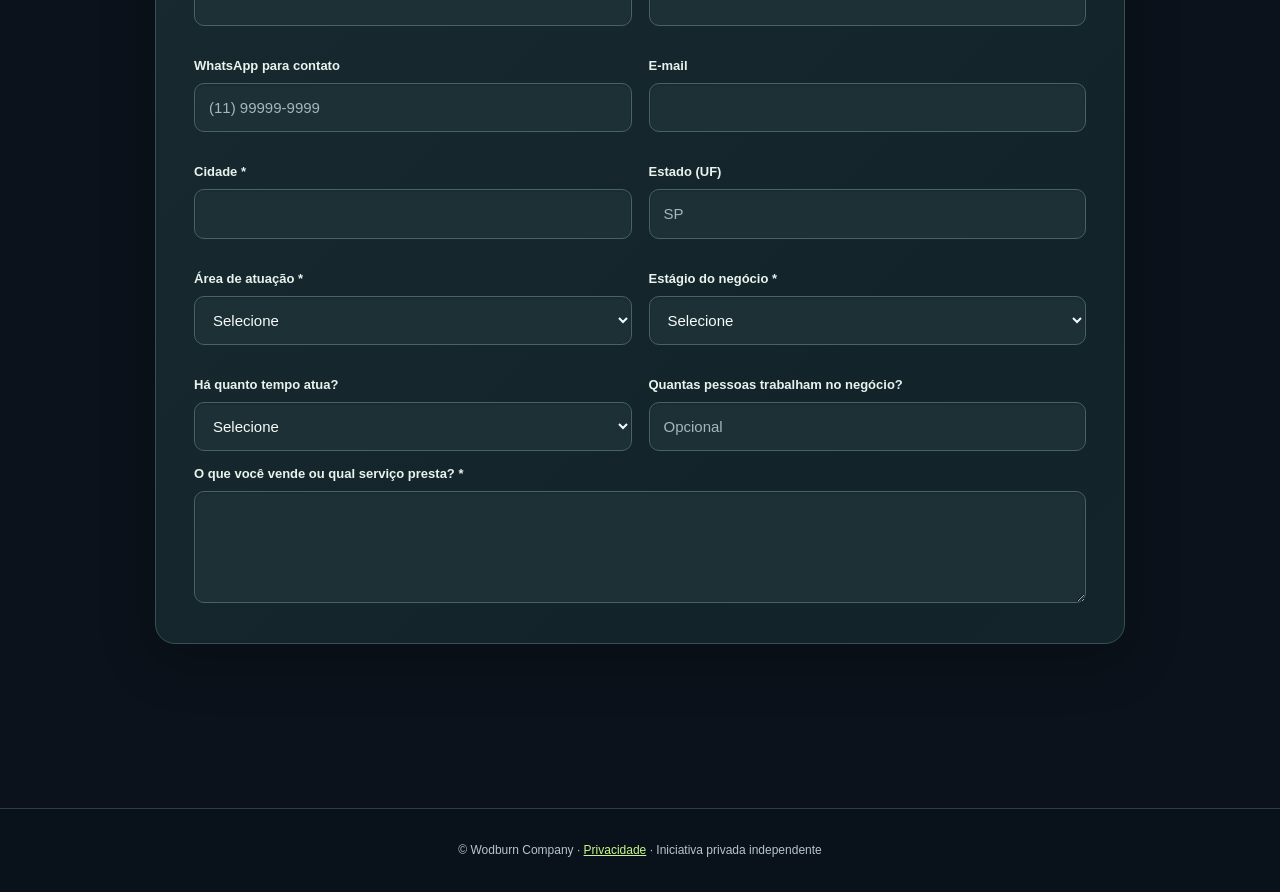
==== commit d50773d1: "fix: manter botoes Continuar e Voltar sempre visiveis em todas etapas" ====
--- a/index.html
+++ b/index.html
@@ -68,6 +68,45 @@
 }
 
 .wb-enhanced{border:1px solid #38555a;border-radius:15px;background:#12242aa8;padding:22px;margin:25px 0 7px}.wb-enhanced h3{font-size:19px;color:#c9f58b;margin:0 0 13px}.wb-enhanced label{margin:14px 0 6px}.wb-enhanced .checks{margin:14px 0}.wb-enhanced .checks label{margin:0}.wb-niche{border-top:1px solid #38555a;margin:20px 0 0;padding-top:16px}#formulario .wb-enhanced select{max-width:100%;width:100%}@media(max-width:700px){.wb-enhanced{padding:16px 13px}.wb-enhanced h3{font-size:17px}.wb-enhanced .checks{grid-template-columns:1fr}}
+#formulario #steps{scroll-margin-top:18px}#formulario .panel h2:focus{outline:none}
+/* Navegacao visivel em todas as etapas, inclusive formularios longos no celular */
+#formulario #f>.row{
+  position:fixed;
+  z-index:100;
+  bottom:0;
+  left:0;
+  right:0;
+  min-height:82px;
+  margin:0;
+  padding:12px max(20px,calc((100vw - 990px)/2)) calc(12px + env(safe-area-inset-bottom,0px));
+  background:rgba(10,20,27,.96);
+  border-top:1px solid #426066;
+  box-shadow:0 -15px 35px rgba(4,13,19,.38);
+  -webkit-backdrop-filter:blur(12px);
+  backdrop-filter:blur(12px);
+  align-items:center;
+  justify-content:space-between;
+  gap:12px;
+}
+#formulario #f>.row>span{flex:1}
+#formulario #f>.row .btn{
+  white-space:nowrap;
+  min-height:48px;
+  width:auto;
+  box-shadow:none;
+}
+main#formulario{padding-bottom:145px}
+#formulario .steps{scroll-margin-top:22px}
+@media(max-width:700px){
+  #formulario #f>.row{min-height:74px;padding:11px 16px calc(11px + env(safe-area-inset-bottom,0px))}
+  #formulario #f>.row .btn{font-size:14px;padding:13px 16px}
+  #formulario #f>.row>span{flex:1}
+  main#formulario{padding-bottom:125px}
+}
+@media(max-width:360px){
+  #formulario #f>.row{padding-left:10px;padding-right:10px;gap:6px}
+  #formulario #f>.row .btn{font-size:13px;padding:12px 12px}
+}
 </style></head><body><header class="wb-header"><a href="./" class="wb-brand"><span class="wb-logo">W</span><span>WODBURN <span class="wb-brand-slash">/ RADAR</span></span></a><nav class="wb-nav"><a href="#metodo">Como funciona</a><a href="#formulario" class="wb-nav-cta">Mapear meu negócio ↗</a></nav></header><section class="wb-hero"><div class="wb-hero-inner"><div class="wb-hero-copy"><div class="wb-kicker"><span class="wb-dot"></span> PLATAFORMA DE INTELIGÊNCIA EMPRESARIAL</div><h1>Todo negócio tem um <em>próximo nível.</em><br>Nós encontramos o caminho.</h1><p>Identifique o que já funciona, descubra onde sua empresa perde oportunidades e construa um plano realista para vender mais e operar melhor.</p><div class="wb-actions"><a class="wb-primary" href="#formulario">Mapear meu negócio <span aria-hidden="true">↗</span></a><a class="wb-outline" href="#metodo">Conhecer o método →</a></div><small>Diagnóstico inicial gratuito · Sem obrigação de contratação · Iniciativa independente Wodburn</small></div><div class="wb-radar-wrap"><div class="wb-radar"><div class="wb-radar-top"><span>RADAR DE CRESCIMENTO</span><span>MÉTODO WODBURN</span></div><div class="wb-ring wb-ring-a"></div><div class="wb-ring wb-ring-b"></div><div class="wb-ring wb-ring-c"></div><div class="wb-point wb-point-a"></div><div class="wb-point wb-point-b"></div><div class="wb-point wb-point-c"></div><div class="wb-radar-center">W<span>R</span></div><div class="wb-radar-bottom">DIAGNÓSTICO <span>ESTRATÉGIA</span> EXECUÇÃO</div></div></div></div></section><section class="wb-steps" id="metodo"><div class="wb-steps-inner"><article><small>01 / MAPEAMENTO</small><h3>Entender o negócio.</h3><p>O empreendedor informa seus serviços, números e canais de venda, mesmo sem CNPJ.</p></article><article><small>02 / INTELIGÊNCIA</small><h3>Encontrar as falhas.</h3><p>O sistema identifica gargalos, lacunas e oportunidades que serão validadas pela equipe.</p></article><article><small>03 / FORÇA-TAREFA</small><h3>Agir com prioridade.</h3><p>Um roteiro de 30, 60 e 90 dias orienta a Wodburn e o empreendedor.</p></article></div></section><main id="formulario"><div class="hero wb-form-heading"><span class="pill">DIAGNÓSTICO ESTRATÉGICO GRATUITO</span><h2>Conte sobre seu negócio.</h2><p>Leva aproximadamente 8 a 12 minutos. Suas respostas vão diretamente para o Radar de Negócios da Wodburn e ajudam a construir um diagnóstico inicial.</p></div><form id="f"><div class="steps" id="steps"><span class="on"></span><span></span><span></span><span></span><span></span></div>
 <section class="panel" data-step="0"><small>01 / 05 • O SEU NEGÓCIO</small><h2>Quem é você e o que faz?</h2><div class="grid"><div><label>Seu nome *</label><input name="contact_name" required maxlength="120"></div><div><label>Nome do negócio ou atividade *</label><input name="company" required maxlength="160"></div><div><label>WhatsApp para contato</label><input name="phone" type="tel" maxlength="36" placeholder="(11) 99999-9999"></div><div><label>E-mail</label><input name="email" type="email" maxlength="160"></div><div><label>Cidade *</label><input name="city" required maxlength="100"></div><div><label>Estado (UF)</label><input name="state" maxlength="2" placeholder="SP"></div><div><label>Área de atuação *</label><select name="segment" required><option value="">Selecione</option><option>Alimentação</option><option>Beleza e estética</option><option>Construção e manutenção</option><option>Comércio</option><option>Saúde e bem-estar</option><option>Educação</option><option>Serviços profissionais</option><option>Tecnologia</option><option>Turismo e eventos</option><option>Outros</option></select></div><div><label>Estágio do negócio *</label><select name="stage" required><option value="">Selecione</option><option>Ideia / começando</option><option>Já vendo, mas irregularmente</option><option>Operação estável</option><option>Em expansão</option></select></div><div><label>Há quanto tempo atua?</label><select name="years_active"><option value="">Selecione</option><option>Menos de 1 ano</option><option>1 a 3 anos</option><option>3 a 5 anos</option><option>Mais de 5 anos</option></select></div><div><label>Quantas pessoas trabalham no negócio?</label><input name="team_size" type="number" min="1" placeholder="Opcional"></div></div><label>O que você vende ou qual serviço presta? *</label><textarea name="offering" required minlength="6" maxlength="1500"></textarea></section>
 <section class="panel hide" data-step="1"><small>02 / 05 • MARKETING E ANÚNCIOS</small><h2>Como seu negócio é divulgado?</h2><p>Marque os canais que já utiliza.</p><div class="checks"><label><input type="checkbox" name="channel" value="Indicação">Indicação</label><label><input type="checkbox" name="channel" value="Instagram">Instagram</label><label><input type="checkbox" name="channel" value="WhatsApp">WhatsApp</label><label><input type="checkbox" name="channel" value="Google">Google</label><label><input type="checkbox" name="channel" value="Site">Site</label><label><input type="checkbox" name="channel" value="Anúncios">Anúncios</label><label><input type="checkbox" name="channel" value="Marketplace">Marketplace</label><label><input type="checkbox" name="channel" value="Presencial">Presencial</label><label><input type="checkbox" name="channel" value="Outros">Outros</label></div><div class="grid"><div><label>Clientes atendidos por mês</label><input name="monthly_clients" type="number" min="0" placeholder="Opcional"></div><div><label>Valor médio de venda (R$)</label><input name="ticket_average" type="number" min="0" step="0.01" placeholder="Opcional"></div><div><label>Faturamento médio mensal (R$)</label><input name="monthly_revenue" type="number" min="0" step="0.01" placeholder="Opcional"></div><div><label>Custos e despesas mensais (R$)</label><input name="monthly_costs" type="number" min="0" step="0.01" placeholder="Opcional"></div></div><p class="subtle">Os valores financeiros são opcionais e confidenciais. Só serão usados para uma análise preliminar; faturamento não é lucro.</p><div class="wb-enhanced"><h3>Onde você investe em divulgação?</h3>
@@ -111,9 +150,9 @@
 function updateNiche(){const questions=niche[read("segment")]||niche["Outros"];["a","b"].forEach((key,i)=>{const [label,options]=questions[i],node=document.getElementById("niche_"+key);document.getElementById("label_niche_"+key).textContent=label;node.innerHTML='<option value="">Selecione (opcional)</option>'+options.map(s=>'<option value="'+s+'">'+s+'</option>').join("")})}
 f.elements.segment.addEventListener("change",updateNiche);updateNiche();
 function adsToggle(){document.getElementById("ads_details").classList.toggle("hide",read("ads_mode")==="nao")}f.elements.ads_mode.addEventListener("change",adsToggle);adsToggle();
-function view(){sections.forEach((x,i)=>x.classList.toggle("hide",i!==step));st.forEach((x,i)=>x.classList.toggle("on",i<=step));prev.classList.toggle("hide",step===0);next.classList.toggle("hide",step!==sections.length-1);send.classList.toggle("hide",step!==sections.length-1);notice.textContent="";window.scrollTo({top:document.getElementById("formulario").offsetTop,behavior:"smooth"})}
+function view(){sections.forEach((x,i)=>x.classList.toggle("hide",i!==step));st.forEach((x,i)=>x.classList.toggle("on",i<=step));prev.classList.toggle("hide",step===0);next.classList.toggle("hide",step!==sections.length-1);send.classList.toggle("hide",step!==sections.length-1);notice.textContent="";requestAnimationFrame(()=>{const progress=document.getElementById("steps");const top=window.scrollY+progress.getBoundingClientRect().top-18;window.scrollTo({top:Math.max(0,Math.round(top)),behavior:"instant"});const heading=sections[step].querySelector("h2");if(heading){heading.setAttribute("tabindex","-1");heading.focus({preventScroll:true})}})}
 function valid(){for(const x of sections[step].querySelectorAll("[required]")){if(!x.reportValidity())return false}if(step===0&&!read("phone")&&!read("email")){notice.innerHTML='<div class="alert">Informe WhatsApp ou e-mail para contato.</div>';f.elements.phone.focus();return false}return true}
-next.onclick=()=>{if(valid()){step++;view()}};prev.onclick=()=>{step=Math.max(0,step-1);view()};
+next.onclick=event=>{event.preventDefault();if(valid()){step++;view()}};prev.onclick=event=>{event.preventDefault();step=Math.max(0,step-1);view()};
 f.onsubmit=async event=>{event.preventDefault();if(!valid())return;const fd=new FormData(f),tx=k=>String(fd.get(k)||"").trim(),nm=k=>tx(k)===""?null:Number(tx(k)),caps={};for(const k of ["google","whatsapp","social","site","crm","metrics","retention","operations"])caps[k]=tx("cap_"+k);
 const n=niche[tx("segment")]||niche["Outros"];
 const details={
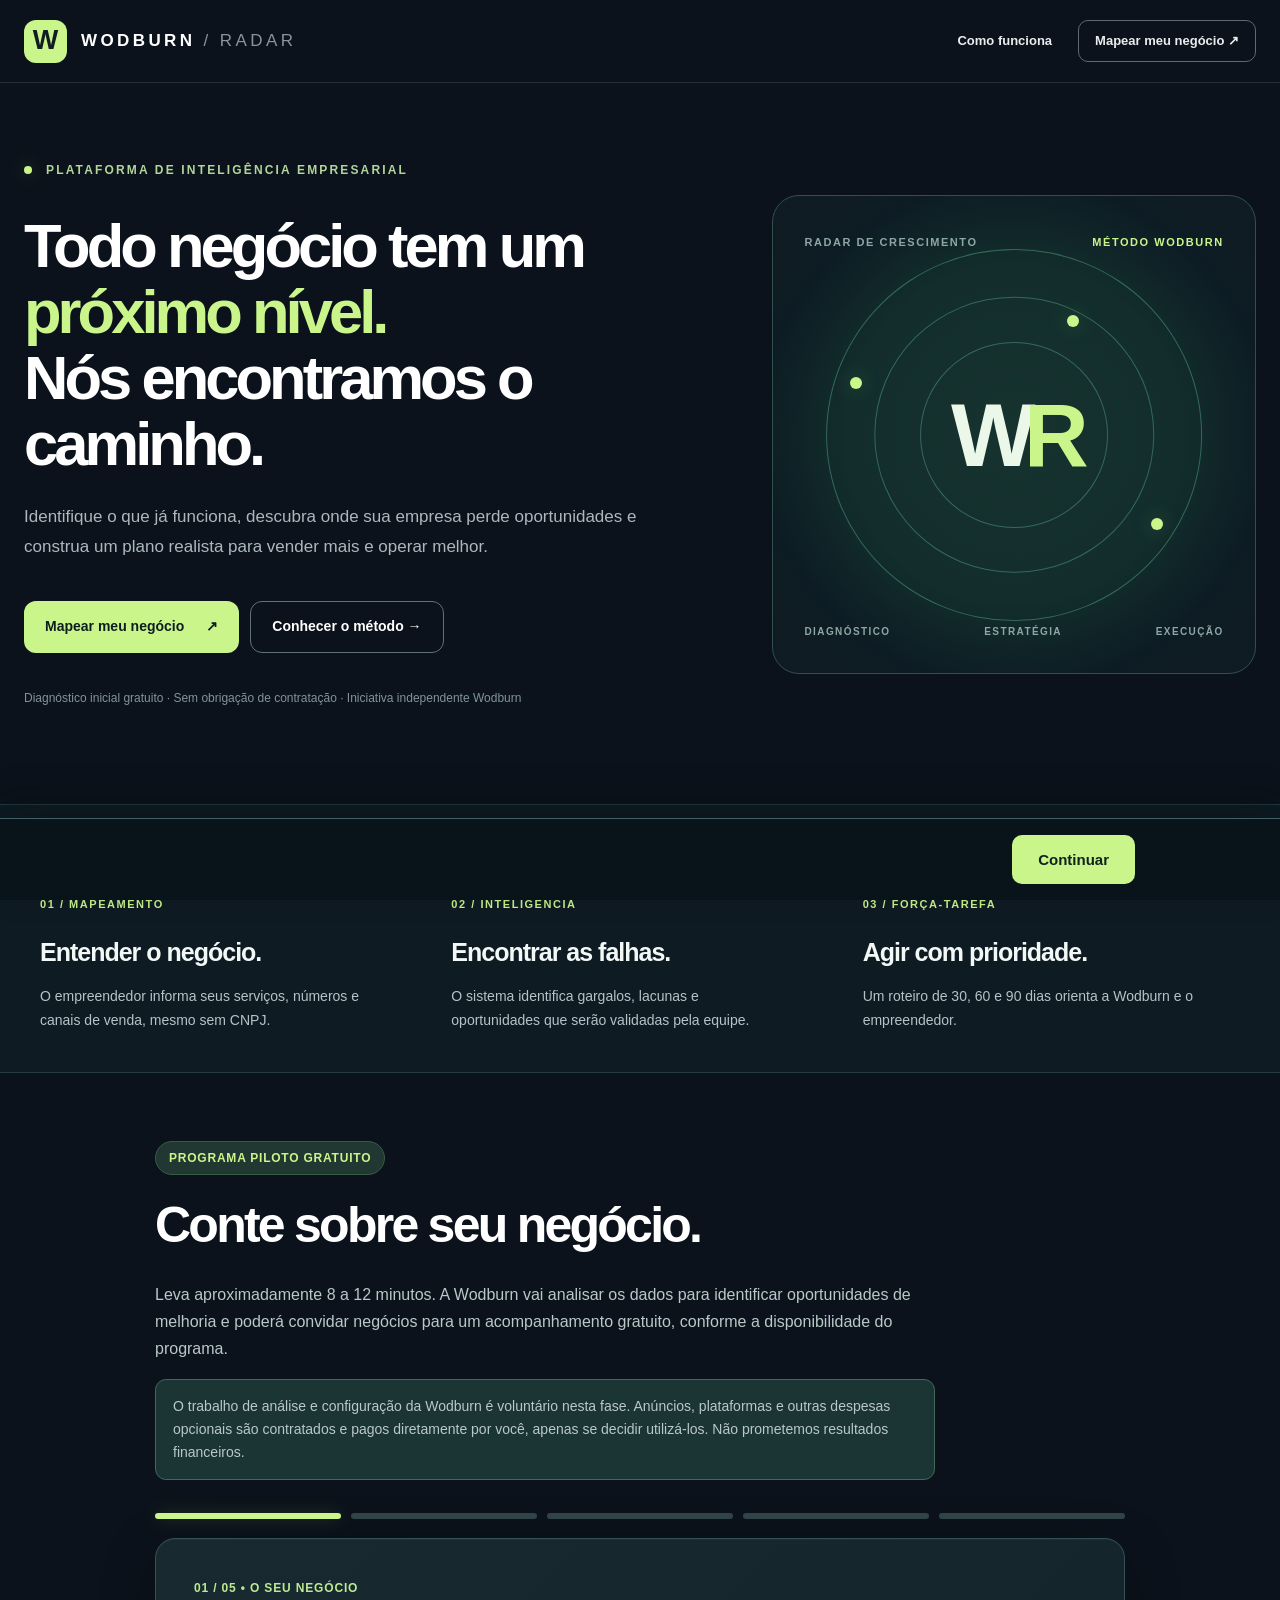
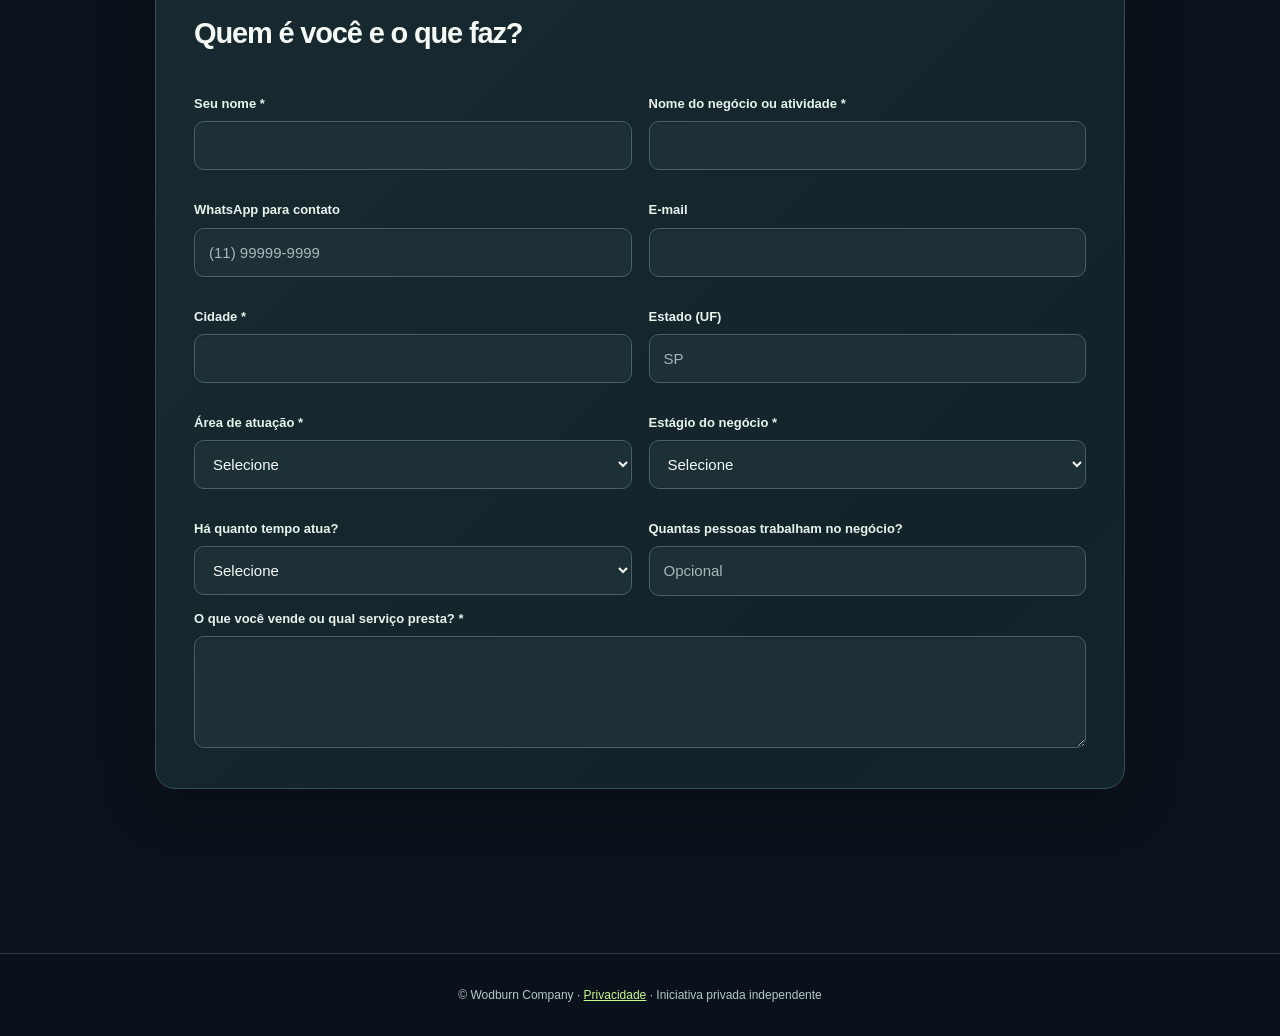
==== commit 81f65b12: "feat: alinhar inscrição ao acompanhamento piloto gratuito sem cobrança de serviços" ====
--- a/index.html
+++ b/index.html
@@ -107,7 +107,9 @@
   #formulario #f>.row{padding-left:10px;padding-right:10px;gap:6px}
   #formulario #f>.row .btn{font-size:13px;padding:12px 12px}
 }
-</style></head><body><header class="wb-header"><a href="./" class="wb-brand"><span class="wb-logo">W</span><span>WODBURN <span class="wb-brand-slash">/ RADAR</span></span></a><nav class="wb-nav"><a href="#metodo">Como funciona</a><a href="#formulario" class="wb-nav-cta">Mapear meu negócio ↗</a></nav></header><section class="wb-hero"><div class="wb-hero-inner"><div class="wb-hero-copy"><div class="wb-kicker"><span class="wb-dot"></span> PLATAFORMA DE INTELIGÊNCIA EMPRESARIAL</div><h1>Todo negócio tem um <em>próximo nível.</em><br>Nós encontramos o caminho.</h1><p>Identifique o que já funciona, descubra onde sua empresa perde oportunidades e construa um plano realista para vender mais e operar melhor.</p><div class="wb-actions"><a class="wb-primary" href="#formulario">Mapear meu negócio <span aria-hidden="true">↗</span></a><a class="wb-outline" href="#metodo">Conhecer o método →</a></div><small>Diagnóstico inicial gratuito · Sem obrigação de contratação · Iniciativa independente Wodburn</small></div><div class="wb-radar-wrap"><div class="wb-radar"><div class="wb-radar-top"><span>RADAR DE CRESCIMENTO</span><span>MÉTODO WODBURN</span></div><div class="wb-ring wb-ring-a"></div><div class="wb-ring wb-ring-b"></div><div class="wb-ring wb-ring-c"></div><div class="wb-point wb-point-a"></div><div class="wb-point wb-point-b"></div><div class="wb-point wb-point-c"></div><div class="wb-radar-center">W<span>R</span></div><div class="wb-radar-bottom">DIAGNÓSTICO <span>ESTRATÉGIA</span> EXECUÇÃO</div></div></div></div></section><section class="wb-steps" id="metodo"><div class="wb-steps-inner"><article><small>01 / MAPEAMENTO</small><h3>Entender o negócio.</h3><p>O empreendedor informa seus serviços, números e canais de venda, mesmo sem CNPJ.</p></article><article><small>02 / INTELIGÊNCIA</small><h3>Encontrar as falhas.</h3><p>O sistema identifica gargalos, lacunas e oportunidades que serão validadas pela equipe.</p></article><article><small>03 / FORÇA-TAREFA</small><h3>Agir com prioridade.</h3><p>Um roteiro de 30, 60 e 90 dias orienta a Wodburn e o empreendedor.</p></article></div></section><main id="formulario"><div class="hero wb-form-heading"><span class="pill">DIAGNÓSTICO ESTRATÉGICO GRATUITO</span><h2>Conte sobre seu negócio.</h2><p>Leva aproximadamente 8 a 12 minutos. Suas respostas vão diretamente para o Radar de Negócios da Wodburn e ajudam a construir um diagnóstico inicial.</p></div><form id="f"><div class="steps" id="steps"><span class="on"></span><span></span><span></span><span></span><span></span></div>
+
+main#formulario .wb-pilot-note{background:#1b3434;color:#d9f2e3;border:1px solid #416859;border-radius:11px;padding:15px 17px;margin-top:14px;font-size:14px;line-height:1.65}
+</style></head><body><header class="wb-header"><a href="./" class="wb-brand"><span class="wb-logo">W</span><span>WODBURN <span class="wb-brand-slash">/ RADAR</span></span></a><nav class="wb-nav"><a href="#metodo">Como funciona</a><a href="#formulario" class="wb-nav-cta">Mapear meu negócio ↗</a></nav></header><section class="wb-hero"><div class="wb-hero-inner"><div class="wb-hero-copy"><div class="wb-kicker"><span class="wb-dot"></span> PLATAFORMA DE INTELIGÊNCIA EMPRESARIAL</div><h1>Todo negócio tem um <em>próximo nível.</em><br>Nós encontramos o caminho.</h1><p>Identifique o que já funciona, descubra onde sua empresa perde oportunidades e construa um plano realista para vender mais e operar melhor.</p><div class="wb-actions"><a class="wb-primary" href="#formulario">Mapear meu negócio <span aria-hidden="true">↗</span></a><a class="wb-outline" href="#metodo">Conhecer o método →</a></div><small>Diagnóstico inicial gratuito · Sem obrigação de contratação · Iniciativa independente Wodburn</small></div><div class="wb-radar-wrap"><div class="wb-radar"><div class="wb-radar-top"><span>RADAR DE CRESCIMENTO</span><span>MÉTODO WODBURN</span></div><div class="wb-ring wb-ring-a"></div><div class="wb-ring wb-ring-b"></div><div class="wb-ring wb-ring-c"></div><div class="wb-point wb-point-a"></div><div class="wb-point wb-point-b"></div><div class="wb-point wb-point-c"></div><div class="wb-radar-center">W<span>R</span></div><div class="wb-radar-bottom">DIAGNÓSTICO <span>ESTRATÉGIA</span> EXECUÇÃO</div></div></div></div></section><section class="wb-steps" id="metodo"><div class="wb-steps-inner"><article><small>01 / MAPEAMENTO</small><h3>Entender o negócio.</h3><p>O empreendedor informa seus serviços, números e canais de venda, mesmo sem CNPJ.</p></article><article><small>02 / INTELIGÊNCIA</small><h3>Encontrar as falhas.</h3><p>O sistema identifica gargalos, lacunas e oportunidades que serão validadas pela equipe.</p></article><article><small>03 / FORÇA-TAREFA</small><h3>Agir com prioridade.</h3><p>Um roteiro de 30, 60 e 90 dias orienta a Wodburn e o empreendedor.</p></article></div></section><main id="formulario"><div class="hero wb-form-heading"><span class="pill">PROGRAMA PILOTO GRATUITO</span><h2>Conte sobre seu negócio.</h2><p>Leva aproximadamente 8 a 12 minutos. A Wodburn vai analisar os dados para identificar oportunidades de melhoria e poderá convidar negócios para um acompanhamento gratuito, conforme a disponibilidade do programa.</p><p class="wb-pilot-note">O trabalho de análise e configuração da Wodburn é voluntário nesta fase. Anúncios, plataformas e outras despesas opcionais são contratados e pagos diretamente por você, apenas se decidir utilizá-los. Não prometemos resultados financeiros.</p></div><form id="f"><div class="steps" id="steps"><span class="on"></span><span></span><span></span><span></span><span></span></div>
 <section class="panel" data-step="0"><small>01 / 05 • O SEU NEGÓCIO</small><h2>Quem é você e o que faz?</h2><div class="grid"><div><label>Seu nome *</label><input name="contact_name" required maxlength="120"></div><div><label>Nome do negócio ou atividade *</label><input name="company" required maxlength="160"></div><div><label>WhatsApp para contato</label><input name="phone" type="tel" maxlength="36" placeholder="(11) 99999-9999"></div><div><label>E-mail</label><input name="email" type="email" maxlength="160"></div><div><label>Cidade *</label><input name="city" required maxlength="100"></div><div><label>Estado (UF)</label><input name="state" maxlength="2" placeholder="SP"></div><div><label>Área de atuação *</label><select name="segment" required><option value="">Selecione</option><option>Alimentação</option><option>Beleza e estética</option><option>Construção e manutenção</option><option>Comércio</option><option>Saúde e bem-estar</option><option>Educação</option><option>Serviços profissionais</option><option>Tecnologia</option><option>Turismo e eventos</option><option>Outros</option></select></div><div><label>Estágio do negócio *</label><select name="stage" required><option value="">Selecione</option><option>Ideia / começando</option><option>Já vendo, mas irregularmente</option><option>Operação estável</option><option>Em expansão</option></select></div><div><label>Há quanto tempo atua?</label><select name="years_active"><option value="">Selecione</option><option>Menos de 1 ano</option><option>1 a 3 anos</option><option>3 a 5 anos</option><option>Mais de 5 anos</option></select></div><div><label>Quantas pessoas trabalham no negócio?</label><input name="team_size" type="number" min="1" placeholder="Opcional"></div></div><label>O que você vende ou qual serviço presta? *</label><textarea name="offering" required minlength="6" maxlength="1500"></textarea></section>
 <section class="panel hide" data-step="1"><small>02 / 05 • MARKETING E ANÚNCIOS</small><h2>Como seu negócio é divulgado?</h2><p>Marque os canais que já utiliza.</p><div class="checks"><label><input type="checkbox" name="channel" value="Indicação">Indicação</label><label><input type="checkbox" name="channel" value="Instagram">Instagram</label><label><input type="checkbox" name="channel" value="WhatsApp">WhatsApp</label><label><input type="checkbox" name="channel" value="Google">Google</label><label><input type="checkbox" name="channel" value="Site">Site</label><label><input type="checkbox" name="channel" value="Anúncios">Anúncios</label><label><input type="checkbox" name="channel" value="Marketplace">Marketplace</label><label><input type="checkbox" name="channel" value="Presencial">Presencial</label><label><input type="checkbox" name="channel" value="Outros">Outros</label></div><div class="grid"><div><label>Clientes atendidos por mês</label><input name="monthly_clients" type="number" min="0" placeholder="Opcional"></div><div><label>Valor médio de venda (R$)</label><input name="ticket_average" type="number" min="0" step="0.01" placeholder="Opcional"></div><div><label>Faturamento médio mensal (R$)</label><input name="monthly_revenue" type="number" min="0" step="0.01" placeholder="Opcional"></div><div><label>Custos e despesas mensais (R$)</label><input name="monthly_costs" type="number" min="0" step="0.01" placeholder="Opcional"></div></div><p class="subtle">Os valores financeiros são opcionais e confidenciais. Só serão usados para uma análise preliminar; faturamento não é lucro.</p><div class="wb-enhanced"><h3>Onde você investe em divulgação?</h3>
 <label>Você já pagou para anunciar ou impulsionar publicações?</label><select name="ads_mode" id="ads_mode"><option value="nao">Não, nunca</option><option value="impulsionar">Sim, pelo botão Impulsionar</option><option value="gerenciador">Sim, em plataformas de anúncios</option><option value="agencia">Sim, com agência ou gestor</option><option value="parei">Já anunciei, mas parei</option></select>
@@ -129,7 +131,7 @@
 <label>Quem é seu cliente ideal?</label><textarea name="ideal_customer" maxlength="700" placeholder="Ex.: moradores próximos, empresas, profissionais..."></textarea>
 <label>Quem considera seu principal concorrente?</label><input name="main_competitor" maxlength="180" placeholder="Opcional">
 <div class="wb-niche"><h3>Sobre seu segmento</h3><div class="grid"><div><label id="label_niche_a">Seu principal desafio no nicho</label><select name="niche_a" id="niche_a"></select></div><div><label id="label_niche_b">Como trabalha atualmente?</label><select name="niche_b" id="niche_b"></select></div></div></div>
-<label>Você tem interesse em conhecer um plano de melhorias da Wodburn?</label><select name="interest"><option value="diagnostico">Quero somente o diagnóstico</option><option value="conhecer">Sim, gostaria de conhecer soluções</option><option value="orcamento">Sim, tenho interesse em orçamento</option><option value="depois">Talvez mais adiante</option></select></div><label>O que está funcionando bem hoje?</label><textarea name="works" maxlength="1500" placeholder="Ex.: meus clientes voltam e indicam"></textarea><label>O que não funciona ou está trazendo problemas?</label><textarea name="fails" maxlength="1500" placeholder="Ex.: pouco movimento, propostas sem retorno"></textarea><label>Qual é seu maior gargalo?</label><textarea name="bottleneck" maxlength="1500"></textarea><label>Qual resultado você quer alcançar nos próximos 90 dias? *</label><textarea name="goal" required minlength="4" maxlength="1500"></textarea><label>Em que a Wodburn poderia ajudar?</label><textarea name="services_of_interest" maxlength="1200" placeholder="Opcional. Conte o que gostaria de melhorar."></textarea><div class="consent"><label><input type="checkbox" name="privacy_ok" required> <span>Autorizo a Wodburn a tratar meus dados para realizar este diagnóstico, organizar as informações do meu negócio e administrar meu pedido. Entendo que posso solicitar acesso, correção ou exclusão pela <a href="./privacidade.html" target="_blank" rel="noopener noreferrer">Política de Privacidade</a>. *</span></label><label><input type="checkbox" name="contact_permission"> Autorizo contato individual da Wodburn sobre meu diagnóstico.</label><label><input type="checkbox" name="marketing_opt_in"> Quero receber outras ofertas e novidades comerciais da Wodburn. (Opcional e independente)</label></div><p class="subtle">Responsável pelo tratamento: Wodburn Company. Não solicitamos informações sobre religião ou vínculo comunitário. Antes de responder, solicite à equipe a política completa de privacidade e o canal de atendimento aos titulares.</p><input name="website" tabindex="-1" autocomplete="off" aria-hidden="true" style="position:absolute;left:-9999px"></section>
+<label>Como gostaria de participar desta iniciativa?</label><select name="interest"><option value="diagnostico">Quero receber apenas o diagnóstico inicial</option><option value="piloto">Quero ser considerado para o acompanhamento gratuito</option><option value="conhecer">Quero conhecer melhorias que posso aplicar</option><option value="depois">Talvez mais adiante</option></select><p class="subtle">A inscrição não garante seleção imediata. Não é necessário autorizar divulgação ou depoimento para receber ajuda.</p></div><label>O que está funcionando bem hoje?</label><textarea name="works" maxlength="1500" placeholder="Ex.: meus clientes voltam e indicam"></textarea><label>O que não funciona ou está trazendo problemas?</label><textarea name="fails" maxlength="1500" placeholder="Ex.: pouco movimento, propostas sem retorno"></textarea><label>Qual é seu maior gargalo?</label><textarea name="bottleneck" maxlength="1500"></textarea><label>Qual resultado você quer alcançar nos próximos 90 dias? *</label><textarea name="goal" required minlength="4" maxlength="1500"></textarea><label>Em que a Wodburn poderia ajudar?</label><textarea name="services_of_interest" maxlength="1200" placeholder="Opcional. Conte o que gostaria de melhorar."></textarea><div class="consent"><label><input type="checkbox" name="privacy_ok" required> <span>Autorizo a Wodburn a tratar meus dados para realizar este diagnóstico, organizar as informações do meu negócio e administrar meu pedido. Entendo que posso solicitar acesso, correção ou exclusão pela <a href="./privacidade.html" target="_blank" rel="noopener noreferrer">Política de Privacidade</a>. *</span></label><label><input type="checkbox" name="contact_permission"> Autorizo contato individual da Wodburn sobre meu diagnóstico.</label><label><input type="checkbox" name="marketing_opt_in"> Quero receber outras ofertas e novidades comerciais da Wodburn. (Opcional e independente)</label></div><p class="subtle">Responsável pelo tratamento: Wodburn Company. Não solicitamos informações sobre religião ou vínculo comunitário. Antes de responder, solicite à equipe a política completa de privacidade e o canal de atendimento aos titulares.</p><input name="website" tabindex="-1" autocomplete="off" aria-hidden="true" style="position:absolute;left:-9999px"></section>
 <div class="row"><button type="button" class="btn dark hide" id="prev">Voltar</button><span></span><button class="btn" id="next" type="button">Continuar</button><button class="btn hide" id="send" type="submit">Enviar diagnóstico</button></div><div id="notice" aria-live="polite"></div></form></main><footer>© Wodburn Company · <a href="./privacidade.html">Privacidade</a> · Iniciativa privada independente</footer><script>
 (()=>{"use strict";
 const f=document.getElementById("f"),sections=[...document.querySelectorAll("[data-step]")],st=[...document.querySelectorAll("#steps span")],next=document.getElementById("next"),prev=document.getElementById("prev"),send=document.getElementById("send"),notice=document.getElementById("notice");
@@ -150,7 +152,7 @@
 function updateNiche(){const questions=niche[read("segment")]||niche["Outros"];["a","b"].forEach((key,i)=>{const [label,options]=questions[i],node=document.getElementById("niche_"+key);document.getElementById("label_niche_"+key).textContent=label;node.innerHTML='<option value="">Selecione (opcional)</option>'+options.map(s=>'<option value="'+s+'">'+s+'</option>').join("")})}
 f.elements.segment.addEventListener("change",updateNiche);updateNiche();
 function adsToggle(){document.getElementById("ads_details").classList.toggle("hide",read("ads_mode")==="nao")}f.elements.ads_mode.addEventListener("change",adsToggle);adsToggle();
-function view(){sections.forEach((x,i)=>x.classList.toggle("hide",i!==step));st.forEach((x,i)=>x.classList.toggle("on",i<=step));prev.classList.toggle("hide",step===0);next.classList.toggle("hide",step!==sections.length-1);send.classList.toggle("hide",step!==sections.length-1);notice.textContent="";requestAnimationFrame(()=>{const progress=document.getElementById("steps");const top=window.scrollY+progress.getBoundingClientRect().top-18;window.scrollTo({top:Math.max(0,Math.round(top)),behavior:"instant"});const heading=sections[step].querySelector("h2");if(heading){heading.setAttribute("tabindex","-1");heading.focus({preventScroll:true})}})}
+function view(){sections.forEach((x,i)=>x.classList.toggle("hide",i!==step));st.forEach((x,i)=>x.classList.toggle("on",i<=step));prev.classList.toggle("hide",step===0);next.classList.toggle("hide",step===sections.length-1);send.classList.toggle("hide",step!==sections.length-1);notice.textContent="";requestAnimationFrame(()=>{const progress=document.getElementById("steps");const top=window.scrollY+progress.getBoundingClientRect().top-18;window.scrollTo({top:Math.max(0,Math.round(top)),behavior:"instant"});const heading=sections[step].querySelector("h2");if(heading){heading.setAttribute("tabindex","-1");heading.focus({preventScroll:true})}})}
 function valid(){for(const x of sections[step].querySelectorAll("[required]")){if(!x.reportValidity())return false}if(step===0&&!read("phone")&&!read("email")){notice.innerHTML='<div class="alert">Informe WhatsApp ou e-mail para contato.</div>';f.elements.phone.focus();return false}return true}
 next.onclick=event=>{event.preventDefault();if(valid()){step++;view()}};prev.onclick=event=>{event.preventDefault();step=Math.max(0,step-1);view()};
 f.onsubmit=async event=>{event.preventDefault();if(!valid())return;const fd=new FormData(f),tx=k=>String(fd.get(k)||"").trim(),nm=k=>tx(k)===""?null:Number(tx(k)),caps={};for(const k of ["google","whatsapp","social","site","crm","metrics","retention","operations"])caps[k]=tx("cap_"+k);
@@ -159,6 +161,6 @@
 ads_mode:tx("ads_mode"),ads_platforms:tx("ads_mode")==="nao"?[]:fd.getAll("ads_platform"),ads_spend:tx("ads_mode")==="nao"?null:nm("ads_spend"),ads_tracking:tx("ads_tracking"),ads_issue:tx("ads_issue"),monthly_leads:nm("monthly_leads"),monthly_sales:nm("monthly_sales"),response_time:tx("response_time"),follow_up:tx("follow_up"),repeat_customers:tx("repeat_customers"),sales_system:tx("sales_system"),sales_challenge:tx("sales_challenge"),margin_known:tx("margin_known"),pricing_basis:tx("pricing_basis"),capacity:tx("capacity"),operations_issue:tx("operations_issue"),ideal_customer:tx("ideal_customer"),main_competitor:tx("main_competitor"),interest:tx("interest"),niche:{question_a:n[0][0],answer_a:tx("niche_a"),question_b:n[1][0],answer_b:tx("niche_b")}};
 const payload={contact_name:tx("contact_name"),company:tx("company"),email:tx("email"),phone:tx("phone"),city:tx("city"),state:tx("state"),segment:tx("segment"),stage:tx("stage"),years_active:tx("years_active"),team_size:nm("team_size"),offering:tx("offering"),channels:fd.getAll("channel"),capabilities:caps,monthly_clients:nm("monthly_clients"),ticket_average:nm("ticket_average"),monthly_revenue:nm("monthly_revenue"),monthly_costs:nm("monthly_costs"),works:tx("works"),fails:tx("fails"),bottleneck:tx("bottleneck"),goal:tx("goal"),services_of_interest:tx("services_of_interest"),privacy_ok:fd.has("privacy_ok"),contact_permission:fd.has("contact_permission"),marketing_opt_in:fd.has("marketing_opt_in"),website:tx("website"),details};
 send.disabled=true;send.textContent="Enviando…";notice.textContent="Registrando seu negócio...";
-try{const r=await fetch("https://ylmtitgkkmkwufbnzlgt.supabase.co/functions/v1/wodburn-radar",{method:"POST",mode:"cors",headers:{"Content-Type":"application/json"},body:JSON.stringify(payload)});const j=await r.json();if(!r.ok)throw Error(j.error||"Falha no envio");f.innerHTML='<div class="panel"><h2>Seu negócio foi cadastrado!</h2><p>Recebemos suas informações. O Radar preparará seu diagnóstico preliminar e a equipe Wodburn poderá entrar em contato conforme suas autorizações.</p><p><b>Protocolo: '+String(j.protocol||"Recebido").replace(/[<>]/g,"")+'</b></p></div>';window.scrollTo({top:document.getElementById("formulario").offsetTop,behavior:"smooth"})}catch(err){notice.innerHTML='<div class="alert">'+String(err.message||"Falha na conexão.").replace(/[<>]/g,"")+'</div>'}finally{send.disabled=false;send.textContent="Enviar diagnóstico"}};
+try{const r=await fetch("https://ylmtitgkkmkwufbnzlgt.supabase.co/functions/v1/wodburn-radar",{method:"POST",mode:"cors",headers:{"Content-Type":"application/json"},body:JSON.stringify(payload)});const j=await r.json();if(!r.ok)throw Error(j.error||"Falha no envio");f.innerHTML='<div class="panel"><h2>Seu negócio foi cadastrado!</h2><p>Recebemos suas informações. O Radar preparará seu diagnóstico preliminar. A participação no acompanhamento gratuito depende da seleção e da disponibilidade da equipe, e um eventual contato respeitará suas autorizações.</p><p><b>Protocolo: '+String(j.protocol||"Recebido").replace(/[<>]/g,"")+'</b></p></div>';window.scrollTo({top:document.getElementById("formulario").offsetTop,behavior:"smooth"})}catch(err){notice.innerHTML='<div class="alert">'+String(err.message||"Falha na conexão.").replace(/[<>]/g,"")+'</div>'}finally{send.disabled=false;send.textContent="Enviar diagnóstico"}};
 })();
 </script></body></html>
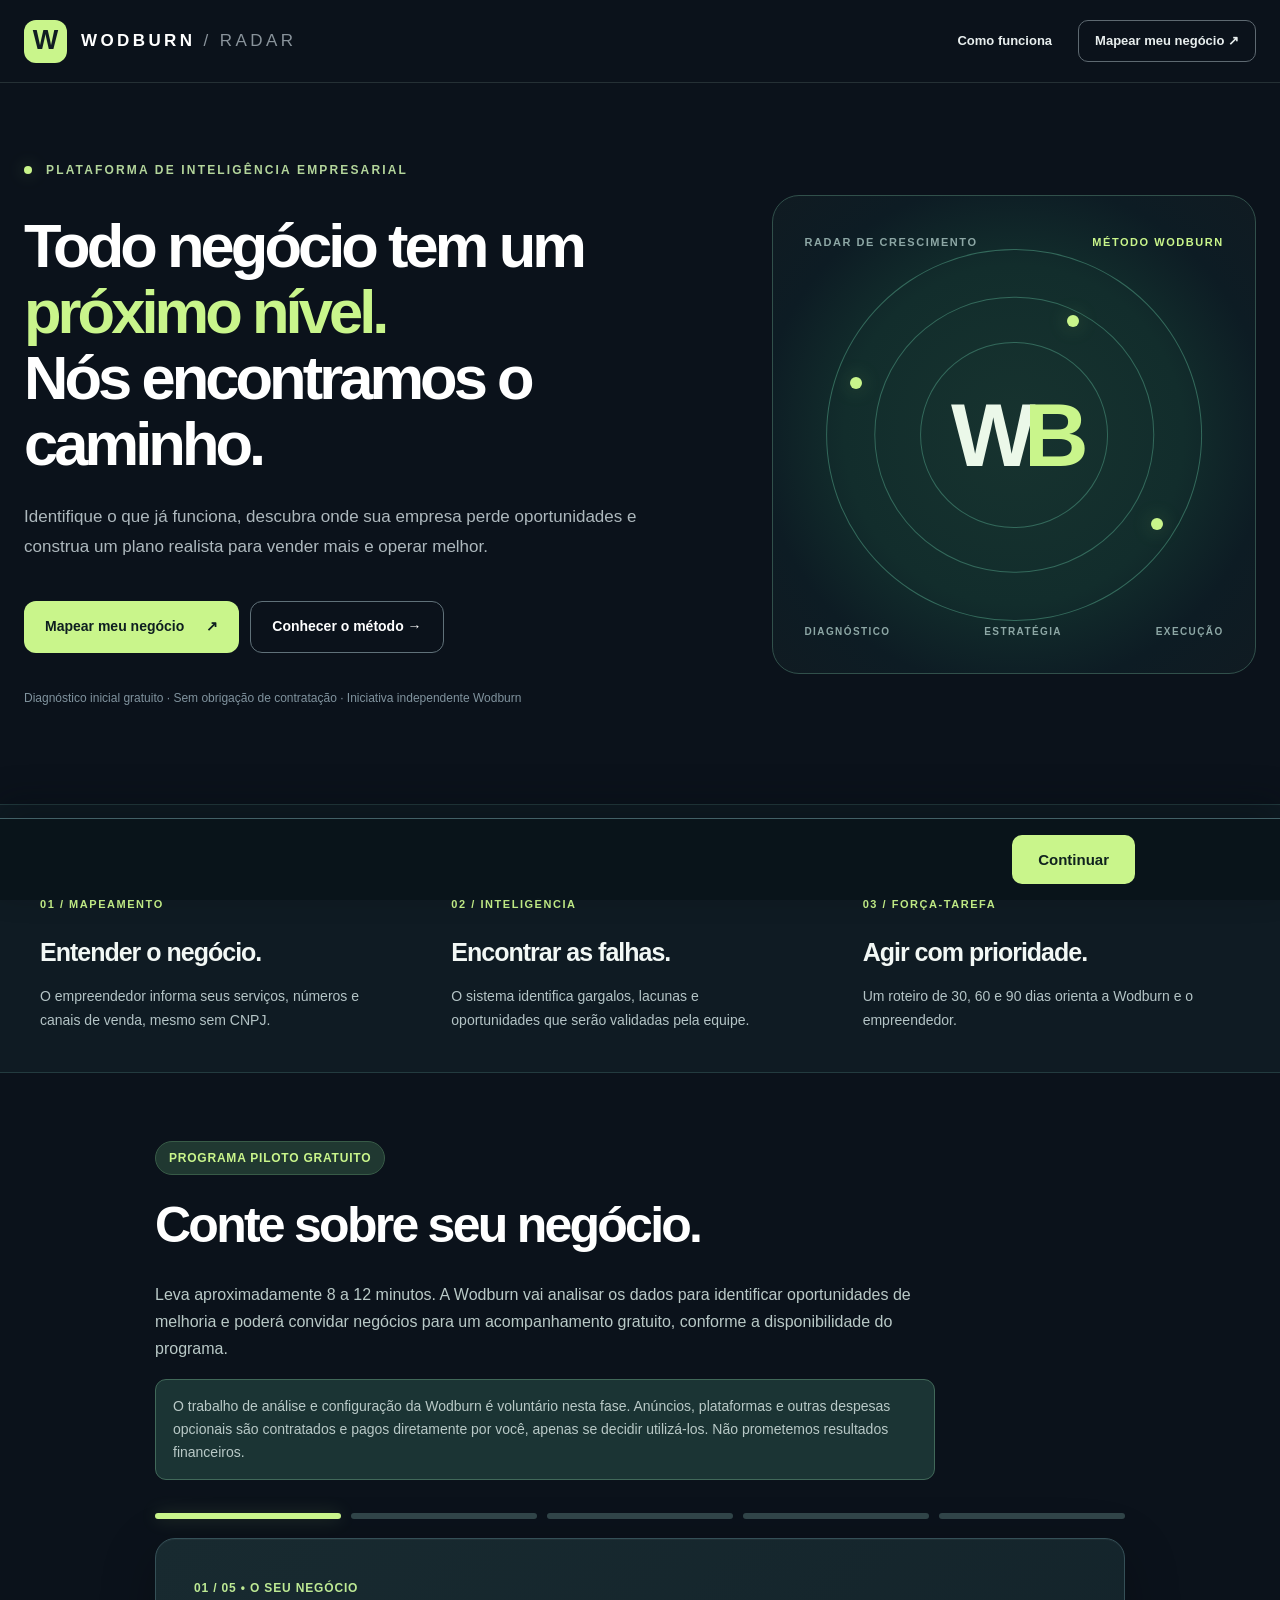
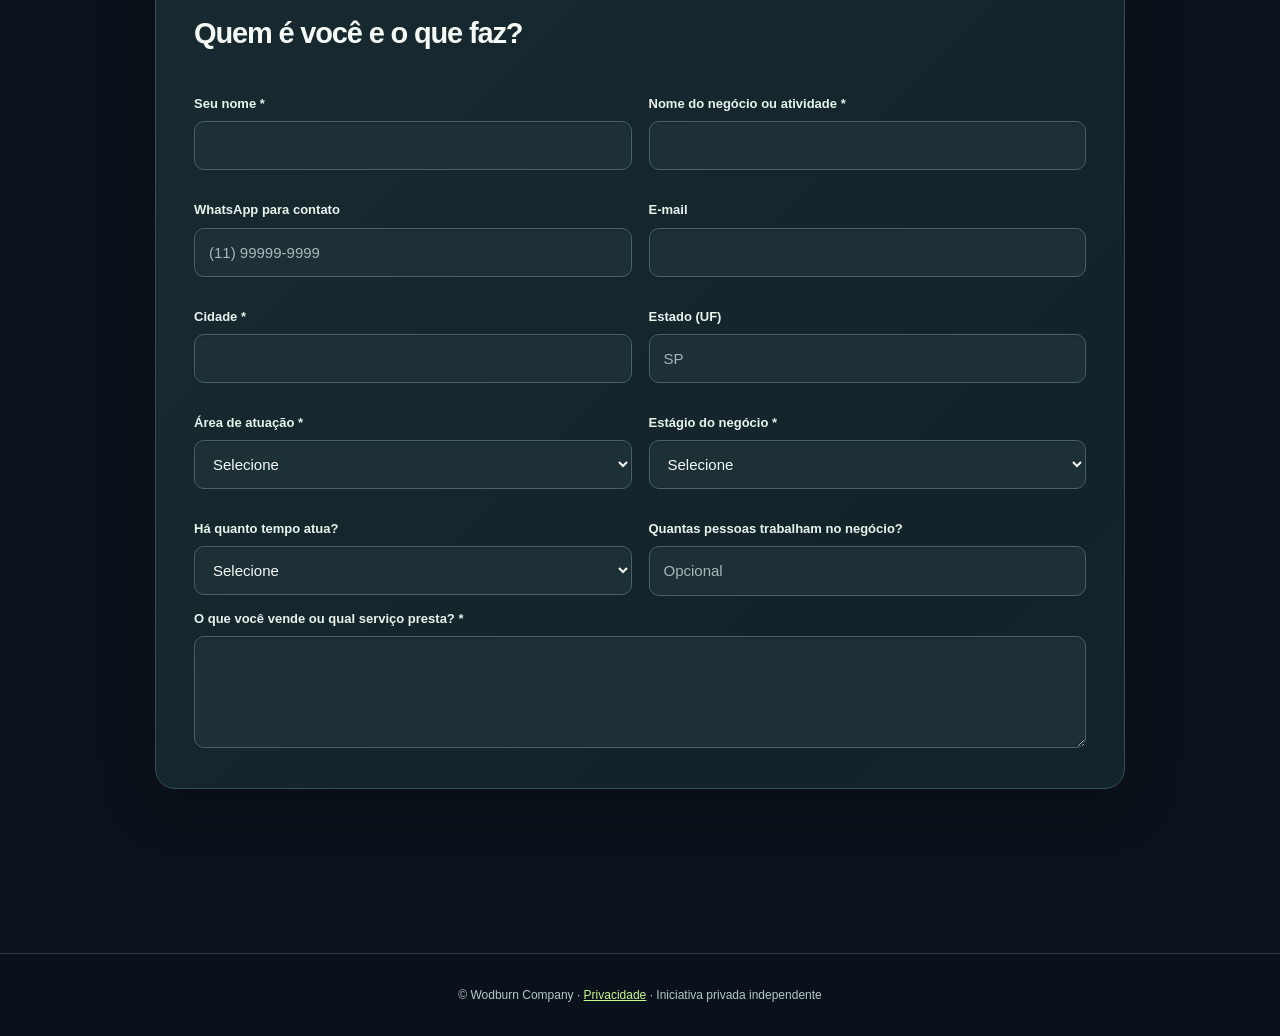
==== commit 95867a26: "fix: corrigir monograma do radar para WB Wodburn" ====
--- a/index.html
+++ b/index.html
@@ -109,7 +109,7 @@
 }
 
 main#formulario .wb-pilot-note{background:#1b3434;color:#d9f2e3;border:1px solid #416859;border-radius:11px;padding:15px 17px;margin-top:14px;font-size:14px;line-height:1.65}
-</style></head><body><header class="wb-header"><a href="./" class="wb-brand"><span class="wb-logo">W</span><span>WODBURN <span class="wb-brand-slash">/ RADAR</span></span></a><nav class="wb-nav"><a href="#metodo">Como funciona</a><a href="#formulario" class="wb-nav-cta">Mapear meu negócio ↗</a></nav></header><section class="wb-hero"><div class="wb-hero-inner"><div class="wb-hero-copy"><div class="wb-kicker"><span class="wb-dot"></span> PLATAFORMA DE INTELIGÊNCIA EMPRESARIAL</div><h1>Todo negócio tem um <em>próximo nível.</em><br>Nós encontramos o caminho.</h1><p>Identifique o que já funciona, descubra onde sua empresa perde oportunidades e construa um plano realista para vender mais e operar melhor.</p><div class="wb-actions"><a class="wb-primary" href="#formulario">Mapear meu negócio <span aria-hidden="true">↗</span></a><a class="wb-outline" href="#metodo">Conhecer o método →</a></div><small>Diagnóstico inicial gratuito · Sem obrigação de contratação · Iniciativa independente Wodburn</small></div><div class="wb-radar-wrap"><div class="wb-radar"><div class="wb-radar-top"><span>RADAR DE CRESCIMENTO</span><span>MÉTODO WODBURN</span></div><div class="wb-ring wb-ring-a"></div><div class="wb-ring wb-ring-b"></div><div class="wb-ring wb-ring-c"></div><div class="wb-point wb-point-a"></div><div class="wb-point wb-point-b"></div><div class="wb-point wb-point-c"></div><div class="wb-radar-center">W<span>R</span></div><div class="wb-radar-bottom">DIAGNÓSTICO <span>ESTRATÉGIA</span> EXECUÇÃO</div></div></div></div></section><section class="wb-steps" id="metodo"><div class="wb-steps-inner"><article><small>01 / MAPEAMENTO</small><h3>Entender o negócio.</h3><p>O empreendedor informa seus serviços, números e canais de venda, mesmo sem CNPJ.</p></article><article><small>02 / INTELIGÊNCIA</small><h3>Encontrar as falhas.</h3><p>O sistema identifica gargalos, lacunas e oportunidades que serão validadas pela equipe.</p></article><article><small>03 / FORÇA-TAREFA</small><h3>Agir com prioridade.</h3><p>Um roteiro de 30, 60 e 90 dias orienta a Wodburn e o empreendedor.</p></article></div></section><main id="formulario"><div class="hero wb-form-heading"><span class="pill">PROGRAMA PILOTO GRATUITO</span><h2>Conte sobre seu negócio.</h2><p>Leva aproximadamente 8 a 12 minutos. A Wodburn vai analisar os dados para identificar oportunidades de melhoria e poderá convidar negócios para um acompanhamento gratuito, conforme a disponibilidade do programa.</p><p class="wb-pilot-note">O trabalho de análise e configuração da Wodburn é voluntário nesta fase. Anúncios, plataformas e outras despesas opcionais são contratados e pagos diretamente por você, apenas se decidir utilizá-los. Não prometemos resultados financeiros.</p></div><form id="f"><div class="steps" id="steps"><span class="on"></span><span></span><span></span><span></span><span></span></div>
+</style></head><body><header class="wb-header"><a href="./" class="wb-brand"><span class="wb-logo">W</span><span>WODBURN <span class="wb-brand-slash">/ RADAR</span></span></a><nav class="wb-nav"><a href="#metodo">Como funciona</a><a href="#formulario" class="wb-nav-cta">Mapear meu negócio ↗</a></nav></header><section class="wb-hero"><div class="wb-hero-inner"><div class="wb-hero-copy"><div class="wb-kicker"><span class="wb-dot"></span> PLATAFORMA DE INTELIGÊNCIA EMPRESARIAL</div><h1>Todo negócio tem um <em>próximo nível.</em><br>Nós encontramos o caminho.</h1><p>Identifique o que já funciona, descubra onde sua empresa perde oportunidades e construa um plano realista para vender mais e operar melhor.</p><div class="wb-actions"><a class="wb-primary" href="#formulario">Mapear meu negócio <span aria-hidden="true">↗</span></a><a class="wb-outline" href="#metodo">Conhecer o método →</a></div><small>Diagnóstico inicial gratuito · Sem obrigação de contratação · Iniciativa independente Wodburn</small></div><div class="wb-radar-wrap"><div class="wb-radar"><div class="wb-radar-top"><span>RADAR DE CRESCIMENTO</span><span>MÉTODO WODBURN</span></div><div class="wb-ring wb-ring-a"></div><div class="wb-ring wb-ring-b"></div><div class="wb-ring wb-ring-c"></div><div class="wb-point wb-point-a"></div><div class="wb-point wb-point-b"></div><div class="wb-point wb-point-c"></div><div class="wb-radar-center" aria-label="WB — Wodburn">W<span>B</span></div><div class="wb-radar-bottom">DIAGNÓSTICO <span>ESTRATÉGIA</span> EXECUÇÃO</div></div></div></div></section><section class="wb-steps" id="metodo"><div class="wb-steps-inner"><article><small>01 / MAPEAMENTO</small><h3>Entender o negócio.</h3><p>O empreendedor informa seus serviços, números e canais de venda, mesmo sem CNPJ.</p></article><article><small>02 / INTELIGÊNCIA</small><h3>Encontrar as falhas.</h3><p>O sistema identifica gargalos, lacunas e oportunidades que serão validadas pela equipe.</p></article><article><small>03 / FORÇA-TAREFA</small><h3>Agir com prioridade.</h3><p>Um roteiro de 30, 60 e 90 dias orienta a Wodburn e o empreendedor.</p></article></div></section><main id="formulario"><div class="hero wb-form-heading"><span class="pill">PROGRAMA PILOTO GRATUITO</span><h2>Conte sobre seu negócio.</h2><p>Leva aproximadamente 8 a 12 minutos. A Wodburn vai analisar os dados para identificar oportunidades de melhoria e poderá convidar negócios para um acompanhamento gratuito, conforme a disponibilidade do programa.</p><p class="wb-pilot-note">O trabalho de análise e configuração da Wodburn é voluntário nesta fase. Anúncios, plataformas e outras despesas opcionais são contratados e pagos diretamente por você, apenas se decidir utilizá-los. Não prometemos resultados financeiros.</p></div><form id="f"><div class="steps" id="steps"><span class="on"></span><span></span><span></span><span></span><span></span></div>
 <section class="panel" data-step="0"><small>01 / 05 • O SEU NEGÓCIO</small><h2>Quem é você e o que faz?</h2><div class="grid"><div><label>Seu nome *</label><input name="contact_name" required maxlength="120"></div><div><label>Nome do negócio ou atividade *</label><input name="company" required maxlength="160"></div><div><label>WhatsApp para contato</label><input name="phone" type="tel" maxlength="36" placeholder="(11) 99999-9999"></div><div><label>E-mail</label><input name="email" type="email" maxlength="160"></div><div><label>Cidade *</label><input name="city" required maxlength="100"></div><div><label>Estado (UF)</label><input name="state" maxlength="2" placeholder="SP"></div><div><label>Área de atuação *</label><select name="segment" required><option value="">Selecione</option><option>Alimentação</option><option>Beleza e estética</option><option>Construção e manutenção</option><option>Comércio</option><option>Saúde e bem-estar</option><option>Educação</option><option>Serviços profissionais</option><option>Tecnologia</option><option>Turismo e eventos</option><option>Outros</option></select></div><div><label>Estágio do negócio *</label><select name="stage" required><option value="">Selecione</option><option>Ideia / começando</option><option>Já vendo, mas irregularmente</option><option>Operação estável</option><option>Em expansão</option></select></div><div><label>Há quanto tempo atua?</label><select name="years_active"><option value="">Selecione</option><option>Menos de 1 ano</option><option>1 a 3 anos</option><option>3 a 5 anos</option><option>Mais de 5 anos</option></select></div><div><label>Quantas pessoas trabalham no negócio?</label><input name="team_size" type="number" min="1" placeholder="Opcional"></div></div><label>O que você vende ou qual serviço presta? *</label><textarea name="offering" required minlength="6" maxlength="1500"></textarea></section>
 <section class="panel hide" data-step="1"><small>02 / 05 • MARKETING E ANÚNCIOS</small><h2>Como seu negócio é divulgado?</h2><p>Marque os canais que já utiliza.</p><div class="checks"><label><input type="checkbox" name="channel" value="Indicação">Indicação</label><label><input type="checkbox" name="channel" value="Instagram">Instagram</label><label><input type="checkbox" name="channel" value="WhatsApp">WhatsApp</label><label><input type="checkbox" name="channel" value="Google">Google</label><label><input type="checkbox" name="channel" value="Site">Site</label><label><input type="checkbox" name="channel" value="Anúncios">Anúncios</label><label><input type="checkbox" name="channel" value="Marketplace">Marketplace</label><label><input type="checkbox" name="channel" value="Presencial">Presencial</label><label><input type="checkbox" name="channel" value="Outros">Outros</label></div><div class="grid"><div><label>Clientes atendidos por mês</label><input name="monthly_clients" type="number" min="0" placeholder="Opcional"></div><div><label>Valor médio de venda (R$)</label><input name="ticket_average" type="number" min="0" step="0.01" placeholder="Opcional"></div><div><label>Faturamento médio mensal (R$)</label><input name="monthly_revenue" type="number" min="0" step="0.01" placeholder="Opcional"></div><div><label>Custos e despesas mensais (R$)</label><input name="monthly_costs" type="number" min="0" step="0.01" placeholder="Opcional"></div></div><p class="subtle">Os valores financeiros são opcionais e confidenciais. Só serão usados para uma análise preliminar; faturamento não é lucro.</p><div class="wb-enhanced"><h3>Onde você investe em divulgação?</h3>
 <label>Você já pagou para anunciar ou impulsionar publicações?</label><select name="ads_mode" id="ads_mode"><option value="nao">Não, nunca</option><option value="impulsionar">Sim, pelo botão Impulsionar</option><option value="gerenciador">Sim, em plataformas de anúncios</option><option value="agencia">Sim, com agência ou gestor</option><option value="parei">Já anunciei, mas parei</option></select>
